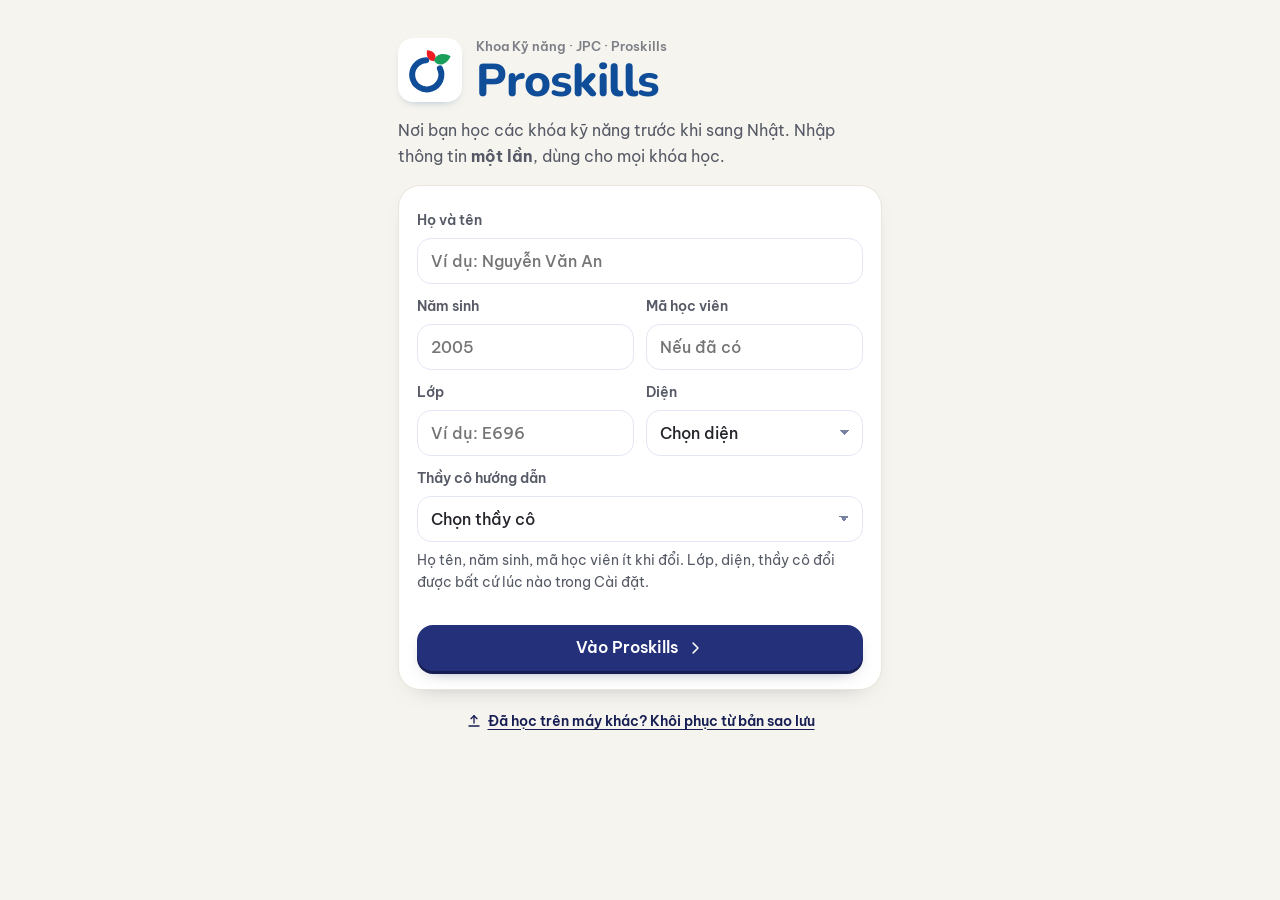
==== cd01/index.html @ 925e1efd "PS1.3.57" ====
<!DOCTYPE html>
<html lang="vi">
<head>
<meta charset="utf-8">
<meta name="viewport" content="width=device-width, initial-scale=1, maximum-scale=1, user-scalable=no, viewport-fit=cover">
<title>Career Design 01 · Proskills</title>
<meta name="theme-color" content="#F4F6FE">
<meta name="color-scheme" content="light">
<meta name="apple-mobile-web-app-capable" content="yes">
<meta name="mobile-web-app-capable" content="yes">
<meta name="apple-mobile-web-app-status-bar-style" content="default">
<meta name="apple-mobile-web-app-title" content="Proskills">
<link rel="manifest" href="../manifest.webmanifest">
<link rel="icon" type="image/png" sizes="192x192" href="../icons/app-192.png">
<link rel="apple-touch-icon" href="../icons/apple-touch-icon.png">
<link rel="preconnect" href="https://fonts.googleapis.com">
<link rel="preconnect" href="https://fonts.gstatic.com" crossorigin>
<link rel="stylesheet" href="https://fonts.googleapis.com/css2?family=Be+Vietnam+Pro:wght@400;500;600;700;800&family=Noto+Sans+JP:wght@500;700&display=swap">
<!-- Thứ tự cố định: lõi chung trước, module sau -->
<link rel="stylesheet" href="../core/core.css?v=PS1.3.57">
<link rel="stylesheet" href="cd01.css?v=CD01.1.8">
</head>
<body>
<main id="app" aria-live="polite"></main>
<script src="../config.js?v=PS1.3.57"></script>
<script src="../core/core.js?v=PS1.3.57"></script>
<script src="../core/pwa.js?v=PS1.3.57"></script>
<!-- Module CD01: art.js (hình) → content.js (chữ) → engine.js (bộ máy) -->
<script src="art.js?v=CD01.1.8"></script>
<script src="content.js?v=CD01.1.8"></script>
<script src="engine.js?v=CD01.1.8"></script>
</body>
</html>
---- core/core.css ----
/* =========================================================
   PROSKILLS · LÕI CHUNG (core.css)
   Kiểu cho phần dùng chung: thẻ Cài đặt chuẩn, hộp thoại, thông báo, nút.
   Mọi lớp bắt đầu bằng "ps-" để không đụng kiểu của module.
   Dùng màu của module qua biến --c, --c-d, --c-t (có giá trị dự phòng).
   ========================================================= */
.ps-ic{flex:none;display:inline-block;vertical-align:middle}
.ps-lock{overflow:hidden}

/* ---- nút ---- */
.ps-btn{position:relative;display:inline-flex;align-items:center;justify-content:center;gap:8px;font:600 15.5px/1.25 var(--f,"Be Vietnam Pro",system-ui,-apple-system,"Segoe UI",Roboto,sans-serif);
  background:var(--c,#24307A);color:#fff;border:0;border-radius:16px;padding:13px 18px;cursor:pointer;text-decoration:none;
  box-shadow:0 3px 0 var(--c-d,#151D52),0 8px 18px -12px rgba(21,29,82,.8);transition:transform .18s cubic-bezier(.32,.72,0,1),box-shadow .18s;-webkit-tap-highlight-color:transparent}
.ps-btn:active{transform:translateY(2px);box-shadow:0 1px 0 var(--c-d,#151D52)}
.ps-btn--sm{font-size:14.5px;padding:10px 14px;border-radius:14px}
.ps-btn--soft{background:var(--c-t,#ECEEFA);color:var(--c-d,#151D52);box-shadow:0 3px 0 var(--c-t2,#D8DCF2)}
.ps-btn--go{background:var(--ps-go,#F4B63B);color:#3B2A00;box-shadow:0 3px 0 #C98A12,0 8px 18px -12px rgba(201,138,18,.9)}
.ps-btn--danger{background:#C8372D;color:#fff;box-shadow:0 3px 0 #8E241D}
.ps-btn--dangersoft{background:#FDECE8;color:#B23A28;box-shadow:0 3px 0 #F6C3B9}
.ps-btn:disabled{background:#C3C8DB;box-shadow:0 3px 0 #AEB4CB;cursor:not-allowed}
.ps-btnrow{display:flex;flex-wrap:wrap;gap:10px;margin:10px 0 4px}
.ps-link{display:inline-flex;align-items:center;gap:6px;border:0;background:none;color:var(--c-d,#151D52);font:600 14px/1.4 var(--f,system-ui);text-decoration:underline;text-underline-offset:3px;padding:6px 0;cursor:pointer}
.ps-small{font-size:13.5px;line-height:1.6;color:var(--ink-2,#4A5275);margin:8px 0}
.ps-warn{font-size:13.5px;color:#B23A28;background:#FDECE8;border-radius:12px;padding:8px 12px}

/* ---- ô nhập ---- */
.ps-form{display:grid;gap:12px;margin:6px 0}
.ps-form label{display:grid;gap:6px;font-size:13.5px;font-weight:600;color:var(--ink-2,#4A5275)}
.ps-row2{display:grid;grid-template-columns:1fr 1fr;gap:12px}
.ps-inp{width:100%;box-sizing:border-box;font:500 16px/1.4 var(--f,system-ui);color:var(--ink,#18203F);background:#fff;border:1.5px solid var(--rule,#E3E7F5);border-radius:14px;padding:11px 13px;-webkit-appearance:none;appearance:none}
select.ps-inp{background-image:linear-gradient(45deg,transparent 50%,#7A82A3 50%),linear-gradient(135deg,#7A82A3 50%,transparent 50%);background-position:calc(100% - 18px) 50%,calc(100% - 13px) 50%;background-size:5px 5px;background-repeat:no-repeat;padding-right:32px}
.ps-inp:focus{outline:none;border-color:var(--c,#24307A);box-shadow:0 0 0 3px var(--c-t,#ECEEFA)}

/* ---- thẻ Cài đặt chuẩn ---- */
.ps-set{display:grid;gap:8px}
.ps-homebtn{display:grid;grid-template-columns:40px 1fr auto;align-items:center;gap:12px;width:100%;text-align:left;background:var(--c,#24307A);color:#fff;border:0;border-radius:18px;padding:12px 14px;cursor:pointer;box-shadow:0 3px 0 var(--c-d,#151D52);font-family:inherit;margin-bottom:6px}
.ps-homebtn>.ps-ic:first-child{width:40px;height:40px;padding:9px;box-sizing:border-box;border-radius:12px;background:rgba(255,255,255,.18)}
.ps-homebtn b{display:block;font-size:15.5px}
.ps-homebtn small{display:block;font-size:12.5px;opacity:.85;font-weight:500}
.ps-homebtn:active{transform:translateY(2px);box-shadow:0 1px 0 var(--c-d,#151D52)}
.ps-srow{background:#fff;border:1px solid var(--rule,#E3E7F5);border-radius:16px;overflow:hidden}
.ps-srow__h{display:grid;grid-template-columns:34px 1fr auto 16px;align-items:center;gap:10px;width:100%;border:0;background:transparent;padding:12px 14px;text-align:left;font:inherit;color:var(--ink,#18203F);cursor:pointer}
.ps-srow--sw .ps-srow__h{grid-template-columns:34px 1fr auto;cursor:default}
.ps-srow__h>b{font-size:15px;font-weight:600}
.ps-srow__ic{width:34px;height:34px;border-radius:10px;display:grid;place-items:center;background:var(--c-t,#ECEEFA);color:var(--c-d,#151D52)}
.ps-srow__st{font-size:13px;color:var(--muted,#7A82A3);max-width:46vw;white-space:nowrap;overflow:hidden;text-overflow:ellipsis}
.ps-srow__h>.ps-ic:last-child{color:var(--muted,#7A82A3);transition:transform .25s}
.ps-srow__b{display:none;padding:2px 16px 16px;border-top:1px dashed var(--rule,#E3E7F5)}
.ps-srow.open .ps-srow__b{display:block;animation:psIn .35s cubic-bezier(.32,.72,0,1)}
.ps-srow.open .ps-srow__h>.ps-ic:last-child{transform:rotate(90deg)}
.ps-srow--danger .ps-srow__ic{background:#FDECE8;color:#B23A28}
.ps-srow--danger .ps-srow__h>b{color:#B23A28}
.ps-fixed{display:grid;grid-template-columns:1fr 1fr 1fr;gap:8px;margin:12px 0 2px}
.ps-fixed>div{background:var(--bg,#F4F6FE);border-radius:12px;padding:8px 10px;min-width:0}
.ps-fixed small{display:block;font-size:11.5px;color:var(--muted,#7A82A3)}
.ps-fixed b{display:block;font-size:14px;overflow:hidden;text-overflow:ellipsis;white-space:nowrap}
.ps-fixed>div:first-child{grid-column:1/-1}
.ps-sw{position:relative;width:50px;height:30px;border-radius:999px;border:0;background:#C9CEE0;cursor:pointer;transition:background .2s;padding:0}
.ps-sw i{position:absolute;top:3px;left:3px;width:24px;height:24px;border-radius:50%;background:#fff;box-shadow:0 2px 4px rgba(0,0,0,.2);transition:transform .25s cubic-bezier(.32,.72,0,1)}
.ps-sw.on{background:var(--ok,#14A874)}
.ps-sw.on i{transform:translateX(20px)}
/* PS1.3.36 · Cỡ chữ Vừa / Lớn: nút chọn 2 ô */
.ps-seg{display:inline-flex;background:#ECEEF4;border-radius:999px;padding:3px;gap:2px;flex:none}
.ps-seg button{border:0;background:none;border-radius:999px;padding:0 14px;height:30px;font:700 14px/1 inherit;font-family:inherit;color:var(--muted,#6B7088);cursor:pointer;-webkit-tap-highlight-color:transparent}
.ps-seg button[data-v="l"]{font-size:16px}
.ps-seg button.on{background:#fff;color:var(--ink,#23252B);box-shadow:0 1px 3px rgba(20,30,60,.18)}
.ps-ver{text-align:center;font-size:12px;color:var(--muted,#7A82A3);margin:10px 0 4px}

/* ---- hộp thoại ---- */
.ps-ov{position:fixed;inset:0;z-index:120;display:flex;align-items:center;justify-content:center;padding:18px;background:rgba(18,24,52,.55);-webkit-backdrop-filter:blur(4px);backdrop-filter:blur(4px);animation:psFade .35s ease}
.ps-ov__box{width:100%;max-width:430px;max-height:calc(100vh - 36px);overflow:auto;background:#fff;border-radius:26px;padding:22px 20px 18px;text-align:left;box-shadow:0 30px 80px -30px rgba(18,24,52,.6);animation:psPop .4s cubic-bezier(.32,.72,0,1);box-sizing:border-box}
.ps-ov__box--wide{max-width:560px}
.ps-ov__ic{width:52px;height:52px;border-radius:16px;display:grid;place-items:center;background:var(--c-t,#ECEEFA);color:var(--c-d,#151D52);margin-bottom:10px}
.ps-ov__t{font:700 21px/1.25 var(--h,var(--f,system-ui));margin:0 0 6px;color:var(--ink,#18203F);letter-spacing:-.01em}
.ps-ov__b{font-size:15px;line-height:1.6;color:var(--ink-2,#4A5275)}
.ps-ov__b p{margin:6px 0}
.ps-ov__btns{display:flex;flex-direction:column;gap:10px;margin-top:16px}
.ps-ov__btns .ps-btn{width:100%}
.ps-chks{display:grid;gap:8px;margin:10px 0}
.ps-chk{display:flex;gap:12px;align-items:flex-start;background:var(--bg,#F4F6FE);border-radius:14px;padding:10px 12px;cursor:pointer}
.ps-chk input{width:20px;height:20px;margin:2px 0 0;accent-color:var(--c,#24307A);flex:none}
.ps-chk b{display:block;font-size:14.5px;color:var(--ink,#18203F)}
.ps-chk small{display:block;font-size:12.5px;color:var(--muted,#7A82A3)}

/* ---- thông báo ---- */
.ps-toast{position:fixed;left:50%;bottom:calc(18px + env(safe-area-inset-bottom,0px));transform:translate(-50%,20px);opacity:0;pointer-events:none;z-index:140;background:var(--ink,#18203F);color:#fff;border-radius:18px;padding:11px 16px;font-size:14.5px;line-height:1.45;max-width:min(92vw,460px);box-sizing:border-box;transition:opacity .3s,transform .4s cubic-bezier(.32,.72,0,1);box-shadow:0 14px 34px -14px rgba(18,24,52,.7)}
.ps-toast.show{opacity:1;transform:translate(-50%,0)}

@keyframes psIn{from{opacity:0;transform:translateY(-4px)}to{opacity:1;transform:none}}
@keyframes psFade{from{opacity:0}to{opacity:1}}
@keyframes psPop{from{opacity:0;transform:translateY(14px) scale(.97)}to{opacity:1;transform:none}}
@media (prefers-reduced-motion:reduce){.ps-ov,.ps-ov__box,.ps-srow.open .ps-srow__b{animation:none}.ps-toast,.ps-btn,.ps-sw i{transition:none}}
@media (max-width:360px){.ps-row2{grid-template-columns:1fr}}

/* ---- cài ứng dụng, cập nhật ---- */
.ps-steps{margin:8px 0;padding-left:20px;font-size:14.5px;line-height:1.7}
.ps-steps li{margin:3px 0}
.ps-update{position:fixed;left:50%;transform:translateX(-50%);bottom:calc(16px + env(safe-area-inset-bottom,0px));z-index:130;display:flex;align-items:center;gap:10px;background:var(--ink,#18203F);color:#fff;border-radius:999px;padding:8px 8px 8px 16px;font-size:14px;box-shadow:0 14px 34px -14px rgba(18,24,52,.7);white-space:nowrap}
.ps-update button{border:0;border-radius:999px;font:600 14px/1 var(--f,system-ui);padding:9px 14px;background:#F4B63B;color:#3B2A00;cursor:pointer}
.ps-update .ps-update__x{background:transparent;color:#fff;padding:6px}

/* ---- Shin Routine: khối gợi ý thẻ thói quen trong các khóa (PS1.3.26) ---- */
.ps-rt{margin:14px 0 0;padding:14px;border-radius:20px;border:1px solid #CFE0F7;background:linear-gradient(180deg,#F3F8FF,#E9F1FD);color:#18203F;font-family:var(--f,"Be Vietnam Pro",system-ui,sans-serif)}
.ps-rt__hd{display:grid;grid-template-columns:40px 1fr;gap:10px;align-items:center;margin-bottom:10px}
.ps-rt__shin{width:40px;height:40px;border-radius:12px;background:#2265C5;display:block}
.ps-rt__hd>div>b{display:block;font-size:15.5px;line-height:1.3}
.ps-rt__hd>div>small{display:block;font-size:13px;line-height:1.45;color:#4A5275;margin-top:2px}
.ps-rt__l{display:grid;gap:8px}
.ps-rt__it{display:grid;grid-template-columns:22px 1fr auto;gap:10px;align-items:center;padding:10px 10px 10px 12px;border-radius:14px;background:#fff;border:1px solid #D6E3F5;text-decoration:none;color:inherit;-webkit-tap-highlight-color:transparent}
.ps-rt__it:active{transform:scale(.985)}
.ps-rt__mk{width:20px;height:20px;border-radius:50%;border:2px solid #B9C7DD;box-sizing:border-box;display:grid;place-items:center;color:#fff}
.ps-rt__it.is-on .ps-rt__mk{border:0;background:#2E9E6B}
.ps-rt__n b{display:block;font-size:14.5px;font-weight:600;line-height:1.35}
.ps-rt__n small{display:block;font-size:12px;color:#2E7D5B;font-weight:600}
.ps-rt__go{display:inline-flex;align-items:center;gap:3px;white-space:nowrap;font-size:13px;font-weight:700;color:#1F57AE}
.ps-rt__ft{margin:9px 2px 0;font-size:12.5px;line-height:1.5;color:#5B6488}
@media (prefers-reduced-motion:reduce){.ps-rt__it:active{transform:none}}

/* ---- PS1.3.34 · dùng như app thật (mọi trang Proskills đều nạp core.css) ----
   Không bôi đen chữ, nút; không kéo để tải lại; không phóng to; không lướt ngang cả trang.
   Ô nhập vẫn chọn chữ được. Khu cần cử chỉ riêng (canvas, băng chuyền) tự đặt touch-action của mình. */
html{overflow-x:hidden;overscroll-behavior:none;touch-action:pan-x pan-y;-webkit-text-size-adjust:100%;text-size-adjust:100%}
body{overscroll-behavior:none;overflow-x:clip;-webkit-user-select:none;user-select:none;-webkit-touch-callout:none;-webkit-tap-highlight-color:transparent}
input,textarea,select,[contenteditable],[contenteditable] *,.ps-sel,.ps-sel *{-webkit-user-select:text;user-select:text;-webkit-touch-callout:default}
img,svg,a{-webkit-user-drag:none}

/* màn "đang mở khóa học" (bấm thẻ khóa ở trang chủ) */
.ps-going{position:fixed;inset:0;z-index:300;display:flex;flex-direction:column;align-items:center;justify-content:center;gap:14px;background:var(--gc,#0F4D98);color:#fff;opacity:0;animation:psGoIn .22s ease-out forwards;font:700 17px/1.3 var(--f,"Be Vietnam Pro",system-ui,sans-serif);text-align:center;padding:24px}
.ps-going small{display:block;font-size:12.5px;font-weight:600;letter-spacing:.08em;opacity:.8}
.ps-going i{display:flex;gap:7px}
.ps-going i b{width:10px;height:10px;border-radius:50%;background:#fff;opacity:.35;animation:psDot 1s ease-in-out infinite}
.ps-going i b:nth-child(2){animation-delay:.15s}.ps-going i b:nth-child(3){animation-delay:.3s}
@keyframes psGoIn{to{opacity:1}}
@keyframes psDot{0%,100%{opacity:.35;transform:translateY(0)}40%{opacity:1;transform:translateY(-6px)}}
@media (prefers-reduced-motion:reduce){.ps-going{animation:none;opacity:1}.ps-going i b{animation:none;opacity:.8}}

/* ---- PS1.3.54 · chấm lưu bài (PS.saveMark): xanh = đã lưu trên máy, đỏ = chưa lưu được. Nhỏ, không chớp.
   Gắn vào nút Sổ tay của mọi khóa, ảnh đại diện trang chủ và nút Sổ tay của Shin Routine. ---- */
html.ps-sv [data-act="nb"],html.ps-sv-err [data-act="nb"],html.ps-sv .hbar__av,html.ps-sv-err .hbar__av,html.ps-sv #gear,html.ps-sv-err #gear{position:relative}
html.ps-sv [data-act="nb"]::after,html.ps-sv .hbar__av::after,html.ps-sv #gear::after,
html.ps-sv-err [data-act="nb"]::after,html.ps-sv-err .hbar__av::after,html.ps-sv-err #gear::after{content:"";position:absolute;right:1px;bottom:1px;width:8px;height:8px;border-radius:50%;background:#2E9D5B;box-shadow:0 0 0 2px #fff;pointer-events:none}
html.ps-sv-err [data-act="nb"]::after,html.ps-sv-err .hbar__av::after,html.ps-sv-err #gear::after{background:#E5484D}
/* hộp "Bài làm đã lưu" cuối Tổng quan (PS.savedHTML) */
.ps-saved{display:grid;grid-template-columns:34px 1fr;gap:10px;align-items:center;margin:14px 0 4px;padding:11px 12px;border-radius:16px;background:#EAF3EE;color:#23302A;font-family:var(--f,"Be Vietnam Pro",system-ui,sans-serif);text-align:left}
.ps-saved__ic{width:34px;height:34px;border-radius:50%;background:#2E9D5B;color:#fff;display:grid;place-items:center}
.ps-saved b{display:block;font-size:14.5px;line-height:1.35}
.ps-saved small{display:block;font-size:12.5px;line-height:1.45;color:#4D5A53}
.ps-saved--err{background:#FDECEC}.ps-saved--err .ps-saved__ic{background:#E5484D}
/* thẻ có bản mới (pwa.js) */
.ps-upd{position:fixed;left:12px;right:12px;bottom:calc(14px + env(safe-area-inset-bottom,0px));z-index:130;max-width:400px;margin:0 auto;background:#fff;color:#18203F;border-radius:24px;padding:14px 14px 10px;box-shadow:0 18px 44px -18px rgba(18,24,52,.55),0 0 0 1px rgba(18,24,52,.06);font-family:var(--f,"Be Vietnam Pro",system-ui,sans-serif);animation:psUpdIn .35s cubic-bezier(.22,.9,.24,1)}
.ps-upd__h{display:flex;align-items:center;gap:10px;margin-bottom:12px}.ps-upd__h img{border-radius:10px;flex:none}.ps-upd__h b{font-size:16.5px}
.ps-upd__b{display:grid;grid-template-columns:1.4fr 1fr;gap:8px}.ps-upd__b .ps-btn{width:100%;justify-content:center}
.ps-upd__n{margin:8px 2px 0;font-size:12.5px;color:#6B7183}
@keyframes psUpdIn{from{transform:translateY(16px);opacity:0}to{transform:none;opacity:1}}
@media (prefers-reduced-motion:reduce){.ps-upd{animation:none}}
/* Cài đặt · Học được khi không có internet */
.ps-offbar{display:block;height:7px;border-radius:9px;background:#E8EBF2;overflow:hidden;margin:4px 0 10px}.ps-offbar i{display:block;height:100%;border-radius:9px;background:#2E9D5B;transition:width .4s}

/* ---- PS1.3.55 · Thanh điều hướng chung trong khóa (ý 25): ‹ về một cấp | tên màn | Sổ tay ---- */
.psnav{position:fixed;top:calc(10px + env(safe-area-inset-top,0px));left:0;right:0;z-index:30;pointer-events:none;transition:transform .3s cubic-bezier(.32,.72,0,1),opacity .3s}
.psnav--hide{transform:translateY(-130%);opacity:0}
.psnav__in{position:relative;box-sizing:border-box;max-width:560px;height:56px;margin:0 auto;padding:0 20px;display:flex;align-items:center;gap:8px}
.psnav__in::before{content:"";position:absolute;inset:0 12px;border-radius:20px;background:rgba(255,255,255,.95);box-shadow:0 1px 0 rgba(20,24,60,.05),0 6px 18px -10px rgba(20,24,60,.35);-webkit-backdrop-filter:blur(8px);backdrop-filter:blur(8px)}
.psnav__in>*{position:relative;pointer-events:auto}
.psnav__bk{flex:none;display:inline-flex;align-items:center;gap:2px;max-width:55%;height:40px;padding:0 14px 0 8px;border:0;border-radius:999px;background:var(--c-t,#ECEEFA);color:var(--c-d,#151D52);font:700 14.5px/1 var(--f,"Be Vietnam Pro",system-ui,sans-serif);cursor:pointer;-webkit-tap-highlight-color:transparent;transition:transform .15s}
.psnav__bk span{overflow:hidden;white-space:nowrap;text-overflow:ellipsis}
.psnav__t{flex:1 1 auto;min-width:0;overflow:hidden;white-space:nowrap;text-overflow:ellipsis;font:700 15px/1.2 var(--f,"Be Vietnam Pro",system-ui,sans-serif);color:var(--ink,#18203F)}
.psnav__x{flex:none;width:40px;height:40px;border:0;border-radius:12px;background:transparent;color:var(--c-d,#151D52);display:grid;place-items:center;cursor:pointer}
.psnav__nb{flex:none;width:42px;height:40px;border:0;border-radius:12px;background:var(--c-t,#ECEEFA);color:var(--c-d,#151D52);display:grid;place-items:center;cursor:pointer;-webkit-tap-highlight-color:transparent;transition:transform .15s}
.psnav__bk:active,.psnav__nb:active,.psnav__x:active{transform:scale(.94)}
.psnav__dot{position:absolute;top:5px;right:6px;width:8px;height:8px;border-radius:50%;background:#E5484D;box-shadow:0 0 0 2px #fff}
@media (min-width:900px){.psnav__in{max-width:620px}}
@media (prefers-reduced-motion:reduce){.psnav{transition:none}}
---- cd01/cd01.css ----
/* =========================================================
   CD01 · Career Design 1 · cd01/cd01.css
   Giao diện giữ chất CD49: nền sáng xanh nhạt, thẻ trắng bo tròn, xanh chủ đạo var(--c),
   nút nổi khối nhẹ, vàng cho thứ mời gọi, Shin gà con. Luồng màn hình theo TK.
   ========================================================= */
:root{
  color-scheme:light;
  --c:#2C5BC4; --c-l:#4472D6; --c-d:#2149A6; --c-dd:#1A3A85; --c-t:#E9F0FC; --c-t2:#D3E0F6; --c-rgb:44,91,196; --c-dd-rgb:26,58,133;
  --ink:#18203F; --ink-2:#4A5275; --muted:#7A82A3; --rule:#E3E7F5; --card:#fff;
  --go:#FFC93C; --go-d:#D99A0B;
  --ok:#1E9E5A; --ok-t:#E3F5EA;
  --fire:#F07F1E; --xp:#E5A50A; --ins:#7A55D3;
  --f:"Be Vietnam Pro",system-ui,-apple-system,"Segoe UI",Roboto,sans-serif;
  --fh:"Be Vietnam Pro",system-ui,sans-serif;
  --jp:"Noto Sans JP","Hiragino Sans","Yu Gothic","Meiryo",sans-serif;
  --ease:cubic-bezier(.32,.72,0,1);
  --sh:0 10px 28px -18px rgba(24,32,63,.45);
}
*,*::before,*::after{box-sizing:border-box}
html{-webkit-text-size-adjust:100%;background:#F4F6FE}
body{margin:0;color:var(--ink);font-family:var(--f);font-size:16px;line-height:1.6;
  background:radial-gradient(700px 420px at -10% -8%,rgba(var(--c-rgb),.12),transparent 60%),
             radial-gradient(640px 460px at 110% 6%,rgba(122,85,211,.08),transparent 60%),
             radial-gradient(700px 520px at 50% 110%,rgba(255,201,60,.10),transparent 60%),#F4F6FE;
  background-attachment:fixed;min-height:100vh;padding-bottom:env(safe-area-inset-bottom,0)}
b,strong{font-weight:600}
button{font-family:inherit}
.wrap{max-width:560px;margin:0 auto;padding:calc(76px + env(safe-area-inset-top,0px)) 16px 40px}
.jp{font-family:var(--jp)}
.nm{color:var(--c-d);font-weight:600}
.hide{display:none!important}
.sr{position:absolute;width:1px;height:1px;overflow:hidden;clip:rect(0 0 0 0)}

/* ---------- thanh nổi trên cùng ---------- */
.topnav{position:fixed;top:calc(10px + env(safe-area-inset-top,0px));left:0;right:0;z-index:30;pointer-events:none}
.topnav__in{max-width:560px;margin:0 auto;padding:0 12px;display:flex;align-items:center;gap:8px}
.topnav__in>*{pointer-events:auto}
.tn-home{display:inline-flex;align-items:center;gap:4px;height:44px;padding:0 14px 0 10px;border:0;border-radius:22px;background:rgba(255,255,255,.92);box-shadow:var(--sh);color:var(--c-d);font-weight:600;font-size:14px;cursor:pointer;-webkit-backdrop-filter:blur(8px);backdrop-filter:blur(8px)}
.tn-sp{flex:1}
.tn-pill{display:flex;align-items:center;gap:2px;height:48px;padding:0 2px 0 10px;border-radius:24px;background:rgba(255,255,255,.94);box-shadow:var(--sh);-webkit-backdrop-filter:blur(8px);backdrop-filter:blur(8px)}
.pts{display:flex;align-items:center;gap:8px;font-weight:600;font-size:13.5px;margin-right:4px}
.pts span{display:inline-flex;align-items:center;gap:3px}
.p-fire{color:var(--fire)} .p-xp{color:var(--xp)} .p-ins{color:var(--ins)}
.tn-btn{width:40px;height:40px;border-radius:50%;border:0;background:transparent;color:var(--c-d);display:grid;place-items:center;cursor:pointer}
.tn-btn.on{background:var(--c-t)}
.tn-btn:active{transform:scale(.94)}
.demo-strip{position:fixed;left:0;right:0;bottom:0;z-index:31;background:#18203F;color:#fff;font-size:13px;display:flex;justify-content:center;gap:12px;align-items:center;padding:8px 12px calc(8px + env(safe-area-inset-bottom,0px))}
.demo-strip button{border:0;background:var(--go);color:#3B2A00;border-radius:12px;padding:6px 10px;font-weight:600;font-size:13px;cursor:pointer}

/* ---------- nút ---------- */
.btn{position:relative;display:inline-flex;align-items:center;justify-content:center;gap:8px;border:0;border-radius:16px;padding:13px 20px;font:600 15.5px/1.25 var(--f);
  background:linear-gradient(180deg,var(--c-l),var(--c));color:#fff;box-shadow:0 2px 0 var(--c-dd),0 10px 20px -12px rgba(var(--c-dd-rgb),.9);cursor:pointer;transition:transform .18s var(--ease),box-shadow .18s;-webkit-tap-highlight-color:transparent;text-decoration:none}
.btn:active{transform:translateY(1px);box-shadow:0 1px 0 var(--c-dd)}
.btn:disabled{background:#C3C8DB;box-shadow:0 2px 0 #AEB4CB;cursor:not-allowed;color:#fff}
.btn--go{background:linear-gradient(180deg,#FFD866,var(--go));color:#3B2A00;box-shadow:0 2px 0 var(--go-d),0 10px 20px -12px rgba(217,154,11,.4)}
.btn--go:active{box-shadow:0 1px 0 var(--go-d)}
.btn--soft{background:var(--c-t);color:var(--c-d);box-shadow:0 2px 0 var(--c-t2)}
.btn--w{width:100%}
.btn--sm{padding:9px 14px;font-size:14px;border-radius:13px}
.link{border:0;background:none;color:var(--c-d);font:500 14px/1.4 var(--f);text-decoration:underline;text-underline-offset:3px;cursor:pointer;padding:6px 0}

/* ---------- Shin nói ---------- */
.shinbox{display:flex;align-items:flex-end;gap:8px;margin:12px 0}
.shinbox .shin{flex:none}
.shinbox__b{position:relative;flex:1;background:#fff;border-radius:20px 20px 20px 6px;padding:12px 15px;box-shadow:var(--sh);font-size:15.5px;line-height:1.58}
.shinbox__b>b:first-child{display:block;color:var(--c);font-size:12.5px;margin-bottom:2px}
.shinbox--rev{flex-direction:row-reverse}
.shinbox--rev .shinbox__b{border-radius:20px 20px 6px 20px}
.shinmini{display:flex;align-items:center;gap:10px;width:100%;border:1px dashed var(--c-t2);background:rgba(255,255,255,.7);border-radius:16px;padding:8px 12px;font-size:14px;color:var(--ink-2);cursor:pointer;text-align:left;margin:10px 0}
.shin .sw-l{transform-origin:30px 60px}.shin .sw-r{transform-origin:70px 60px}
@media (prefers-reduced-motion:no-preference){
  .shin.a-bob{animation:bob 3.6s ease-in-out infinite}
  .shin.a-hop{animation:hop .7s var(--ease) 2}
  .shin .sw-l{animation:wl 2.8s ease-in-out infinite}.shin .sw-r{animation:wr 2.8s ease-in-out infinite}
}
@keyframes bob{50%{transform:translateY(-4px)}}
@keyframes hop{40%{transform:translateY(-10px) scale(1.04)}}
@keyframes wl{50%{transform:rotate(-10deg)}}@keyframes wr{50%{transform:rotate(10deg)}}

/* ---------- vào trang ---------- */
@media (prefers-reduced-motion:no-preference){
  .enter>*{animation:up .55s var(--ease) both;animation-delay:calc(var(--i,0)*.07s)}
}
@keyframes up{from{opacity:0;transform:translateY(14px)}to{opacity:1;transform:none}}
@keyframes pop{from{opacity:0;transform:scale(.92)}to{opacity:1;transform:none}}

/* ---------- màn mở đầu ---------- */
.intro{min-height:calc(100vh - 40px);display:flex;flex-direction:column;justify-content:center;text-align:center;padding-top:40px}
.intro .shin{margin:0 auto}
.kicker{display:inline-block;color:var(--c);font-weight:600;font-size:14px;letter-spacing:.04em;margin:8px 0 4px}
.h1{font-family:var(--fh);font-weight:700;font-size:27px;line-height:1.28;margin:4px 0 14px;letter-spacing:-.01em}
.h1 em{font-style:normal;color:var(--c)}
.intro .shinbox{text-align:left}

/* ---------- vé hành trình ---------- */
.ticket{position:relative;margin:10px 0 18px;border-radius:24px;overflow:hidden;color:#fff;box-shadow:0 18px 36px -20px rgba(var(--c-dd-rgb),.9);
  background:repeating-linear-gradient(135deg,rgba(255,255,255,.05) 0 2px,transparent 2px 9px),linear-gradient(150deg,var(--c-l) 0%,var(--c) 45%,var(--c-d) 100%)}
.ticket__body{padding:18px 18px 16px}
.ticket__lab{display:flex;justify-content:space-between;align-items:center;font-size:12px;font-weight:600;letter-spacing:.16em;color:#FFE08A;text-transform:uppercase}
.ticket__route{display:grid;grid-template-columns:auto 1fr auto;align-items:end;gap:10px;margin:12px 0 10px}
.ticket__route small{display:block;font-family:var(--jp);font-size:11.5px;opacity:.75}
.ticket__route b{font-size:24px;line-height:1.1;font-weight:700}
.ticket__route .r{text-align:right}
.ticket__track{position:relative;height:22px;margin-bottom:4px}
.ticket__track::before{content:"";position:absolute;left:0;right:0;top:50%;border-top:2px dashed rgba(255,224,138,.7)}
.ticket__train{position:absolute;top:0;width:34px;height:22px;transform:translateX(-50%);transition:left 1.4s cubic-bezier(.3,.8,.3,1)}
.ticket__grid{display:grid;grid-template-columns:1.4fr 1fr;border:1px solid rgba(255,255,255,.22);border-radius:14px;overflow:hidden;background:rgba(255,255,255,.06)}
.ticket__grid div{padding:7px 11px;border-right:1px solid rgba(255,255,255,.18);border-bottom:1px solid rgba(255,255,255,.18);min-width:0}
.ticket__grid div:nth-child(2n){border-right:0}
.ticket__grid div:nth-last-child(-n+2){border-bottom:0}
.ticket__grid small{display:block;font-size:11.5px;opacity:.72}
.ticket__grid b{display:block;font-size:15px;white-space:nowrap;overflow:hidden;text-overflow:ellipsis}
.ticket__bar{height:8px;border-radius:8px;background:rgba(255,255,255,.22);margin:14px 0 6px;overflow:hidden}
.ticket__bar i{display:block;height:100%;border-radius:8px;background:linear-gradient(90deg,#FFE08A,#FFC93C);transition:width 1.4s cubic-bezier(.3,.8,.3,1)}
.ticket__meta{display:flex;justify-content:space-between;align-items:center;gap:8px;font-size:12.5px;margin-bottom:12px}
.ticket__meta>span:first-child{opacity:.85}
.ticket__stub{display:flex;justify-content:space-between;align-items:center;padding:10px 18px;background:linear-gradient(90deg,#FFD866,#FFC93C);color:#3B2A00;font-size:12.5px;border-top:2px dashed rgba(59,42,0,.25)}
.ticket__stub b{font-size:22px;font-weight:700}

/* ---------- Bản Career Design (mini trên trang chủ + thẻ trong Sổ tay) ---------- */
.sec-h{font-family:var(--fh);font-size:20px;font-weight:700;margin:26px 0 4px;letter-spacing:-.01em}
.sec-sub{color:var(--ink-2);font-size:14px;margin:0 0 12px}
.cdmini{background:#fff;border-radius:22px;padding:14px;box-shadow:var(--sh);border:1px solid var(--rule)}
.cdmini__dots{display:grid;grid-template-columns:repeat(8,1fr);gap:6px;margin:10px 0 12px}
.cdmini__dots i{height:34px;border-radius:10px;background:#F1F3FA;border:1px dashed #D3D8EA;display:grid;place-items:center;font-style:normal;font-weight:600;font-size:13px;color:#A2A9C4}
.cdmini__dots i.on{background:var(--c-t);border:1px solid var(--c);color:var(--c-d)}
.cdmini__top{display:flex;align-items:center;gap:10px}
.cdmini__top b{flex:1;font-size:15.5px}
.cdmini__top small{color:var(--muted);font-weight:500}
.cdcard{position:relative;background:#fff;border:1px solid var(--rule);border-radius:18px;padding:13px 14px 12px 50px;margin:10px 0;box-shadow:0 6px 16px -14px rgba(24,32,63,.5)}
.cdcard__n{position:absolute;left:12px;top:12px;width:28px;height:28px;border-radius:9px;background:var(--c);color:#fff;font-weight:700;font-size:14px;display:grid;place-items:center}
.cdcard h4{margin:0 0 4px;font-size:15px}
.cdcard p{margin:4px 0;font-size:14.5px;line-height:1.55;color:var(--ink)}
.cdcard .tags{display:flex;flex-wrap:wrap;gap:5px;margin:6px 0 2px}
.cdcard .tags span{font-size:12.5px;background:var(--c-t);color:var(--c-d);border-radius:999px;padding:3px 9px;font-weight:500}
.cdcard--empty{background:#F8F9FD;border-style:dashed;box-shadow:none}
.cdcard--empty .cdcard__n{background:#D3D8EA}
.cdcard--empty p{color:var(--muted)}
.cdcard--new{animation:pop .6s var(--ease) both;border-color:var(--c);box-shadow:0 0 0 4px var(--c-t)}
.cdcard small.lbl{color:var(--muted);font-weight:500;font-size:12px;display:block}

/* ---------- sơ đồ tuyến ---------- */
.route{position:relative;margin:8px 0 0;padding-left:0}
.stop{position:relative;display:grid;grid-template-columns:52px 1fr;gap:12px;align-items:center;width:100%;text-align:left;border:1px solid var(--rule);background:#fff;border-radius:20px;padding:12px;margin:0 0 18px;box-shadow:var(--sh);cursor:pointer;color:var(--ink);font:inherit}
.stop::after{content:"";position:absolute;left:37px;top:100%;height:18px;border-left:3px solid var(--lc,#D3D8EA)}
.stop:last-child::after{display:none}
.stop__ic{width:52px;height:52px;border-radius:16px;background:var(--lc);color:#fff;display:grid;place-items:center;box-shadow:0 2px 0 rgba(0,0,0,.12)}
.stop__lab{display:inline-block;font-size:11.5px;font-weight:700;letter-spacing:.06em;color:var(--lc);background:var(--lt,#F1F3FA);border-radius:7px;padding:1px 7px}
.stop b{display:block;font-size:17px;line-height:1.3;margin:3px 0 1px}
.stop p{margin:0;font-size:13.5px;color:var(--ink-2);line-height:1.45}
.stop__meta{display:flex;align-items:center;gap:8px;margin-top:6px;font-size:12.5px;color:var(--muted)}
.stop__meta .pips{display:inline-flex;gap:4px}
.stop__meta .pips i{width:8px;height:8px;border-radius:50%;background:#D3D8EA}
.stop__meta .pips i.on{background:var(--ok)}
.badge{margin-left:auto;font-size:12px;font-weight:600;border-radius:999px;padding:3px 10px;background:var(--c-t);color:var(--c-d);white-space:nowrap}
.badge--ok{background:var(--ok-t);color:var(--ok)}
.badge--soon{background:#F1F3FA;color:var(--muted)}
.stop--cur{background:linear-gradient(150deg,var(--c-l),var(--c) 55%,var(--c-d));color:#fff;border-color:transparent;box-shadow:0 2px 0 var(--c-dd),0 16px 28px -18px rgba(var(--c-dd-rgb),.9)}
.stop--cur .stop__ic{background:#fff;color:var(--c)}
.stop--cur p,.stop--cur .stop__meta{color:rgba(255,255,255,.85)}
.stop--cur .stop__lab{background:rgba(255,255,255,.2);color:#fff}
.stop--cur .badge{background:var(--go);color:#3B2A00}
.stop--lock{background:#F7F8FC;box-shadow:none;cursor:default}
.stop--lock .stop__ic{background:#E6E9F3;color:#A2A9C4;box-shadow:none}
.stop--lock b{color:#8E95B2}
.stop--lock .stop__lab{color:#A2A9C4;background:#ECEFF7}
.foot{text-align:center;color:var(--muted);font-size:12.5px;margin:26px 0 0}

/* ---------- trang ga ---------- */
.back{display:inline-flex;align-items:center;gap:4px;border:0;background:none;color:var(--c-d);font-weight:600;font-size:15px;padding:6px 0;cursor:pointer}
.banner{position:relative;border-radius:24px;padding:18px;color:#fff;margin:8px 0 14px;overflow:hidden;
  background:radial-gradient(260px 160px at 100% 0,rgba(255,255,255,.18),transparent 70%),linear-gradient(150deg,var(--c-l),var(--c) 50%,var(--c-d));box-shadow:0 18px 30px -20px rgba(var(--c-dd-rgb),.95)}
.banner__top{display:grid;grid-template-columns:auto 1fr;gap:14px;align-items:center}
.kanji{position:relative;overflow:hidden;width:84px;height:84px;border-radius:20px;background:#FFF7E3;color:var(--c-dd);display:grid;place-items:center;font-family:var(--jp);font-weight:600;font-size:30px;line-height:1;box-shadow:0 2px 0 #C9B07A,inset 0 0 0 3px #F4B63B;transform:rotate(-4deg)}
.kanji::before{content:"";position:absolute;inset:7px;border:1px solid rgba(201,176,122,.55);border-radius:14px;pointer-events:none}
.kanji.k3{font-size:20px;letter-spacing:-.04em}
.banner__lab{font-size:12px;font-weight:700;letter-spacing:.12em;color:#FFE08A}
.banner h1{margin:2px 0 2px;font-size:25px;line-height:1.2;font-weight:700}
.banner__ro{display:flex;align-items:center;gap:6px;font-size:13.5px;opacity:.9;flex-wrap:wrap}
.banner__ro .jp{font-size:14px}
.say-btn{width:32px;height:32px;border-radius:50%;border:0;background:rgba(255,255,255,.2);color:#fff;display:inline-grid;place-items:center;cursor:pointer}
.banner__bar{height:8px;border-radius:8px;background:rgba(255,255,255,.22);margin:16px 0 6px;overflow:hidden}
.banner__bar i{display:block;height:100%;background:var(--go);border-radius:8px}
.banner__meta{display:flex;justify-content:space-between;font-size:13px;opacity:.9}
.quote{position:relative;background:#FFFDF6;border:1px solid #EFE6CC;border-top:3px solid var(--c);border-radius:18px;padding:22px 18px 14px;margin:12px 0}
.quote::before{content:"“";position:absolute;left:12px;top:-10px;font:84px/1 Georgia,serif;color:var(--c);opacity:.14}
.quote p{margin:0;font-size:17px;line-height:1.6;font-weight:500}
.quote small{display:block;margin-top:8px;color:var(--muted);font-weight:500}
.warm{display:flex;align-items:center;gap:12px;width:100%;text-align:left;border:1px dashed #F2C94C;background:#FFFBEA;border-radius:18px;padding:12px 14px;margin:12px 0;cursor:pointer;color:var(--ink);font:inherit}
.warm__ic{width:40px;height:40px;border-radius:12px;background:#FFE7A3;color:#8A6200;display:grid;place-items:center;flex:none}
.warm b{display:block;font-size:15px}
.warm small{color:#8A6200;font-weight:500}
.warm--done{border-style:solid;border-color:#CDEBD8;background:var(--ok-t)}
.warm--done .warm__ic{background:#fff;color:var(--ok)}
.warm--done small{color:var(--ok)}
.acts{margin:14px 0}
.act{display:grid;grid-template-columns:44px 1fr;gap:12px;align-items:center;width:100%;text-align:left;border:1px solid var(--rule);background:#fff;border-radius:20px;padding:14px;margin:0 0 12px;box-shadow:var(--sh);cursor:pointer;color:var(--ink);font:inherit}
.act__n{width:44px;height:44px;border-radius:14px;background:var(--c-t);color:var(--c-d);display:grid;place-items:center;font-weight:700;font-size:18px}
.act b{display:block;font-size:16.5px;line-height:1.3}
.act small{display:block;color:var(--ink-2);font-size:13.5px;line-height:1.45;margin-top:2px}
.act--next{background:linear-gradient(150deg,var(--c-l),var(--c) 55%,var(--c-d));color:#fff;border-color:transparent;box-shadow:0 2px 0 var(--c-dd),0 16px 28px -18px rgba(var(--c-dd-rgb),.9)}
.act--next .act__n{background:#fff;color:var(--c)}
.act--next small{color:rgba(255,255,255,.85)}
.act--done .act__n{background:var(--ok-t);color:var(--ok)}
.act--lock{background:#F7F8FC;box-shadow:none;cursor:default;color:#8E95B2}
.act--lock .act__n{background:#ECEFF7;color:#A2A9C4}
.act--lock small{color:#A2A9C4}
.chip-go{display:inline-flex;align-items:center;gap:3px;background:var(--go);color:#3B2A00;border-radius:999px;padding:5px 10px;font-size:13px;font-weight:700;white-space:nowrap}
.chest{display:flex;gap:12px;align-items:center;width:100%;text-align:left;border:1px solid var(--rule);background:#fff;border-radius:20px;padding:14px;cursor:pointer;color:var(--ink);font:inherit;margin-top:6px}
.chest__ic{width:48px;height:48px;border-radius:14px;background:#FFF1C6;color:#8A6200;display:grid;place-items:center;flex:none}
.chest--lock{opacity:.6;cursor:default;background:#F7F8FC}
.chest b{display:block}
.chest small{color:var(--ink-2)}

/* ---------- trang chặng ---------- */
.ah{margin:6px 0 12px}
.ah__lab{font-size:12.5px;font-weight:700;letter-spacing:.08em;color:var(--c);text-transform:uppercase}
.ah h1{font-size:25px;line-height:1.25;margin:4px 0 10px;font-weight:700;letter-spacing:-.01em}
.stepbar{display:flex;gap:6px}
.stepbar i{flex:1;height:6px;border-radius:6px;background:#DFE4F2}
.stepbar i.on{background:var(--c)}
.stepbar i.cur{background:var(--go)}
.redo{display:flex;align-items:center;gap:8px;background:var(--ok-t);color:var(--ok);border-radius:14px;padding:9px 12px;font-size:13.5px;font-weight:500;margin:10px 0}
.card{background:#fff;border-radius:22px;padding:16px;box-shadow:var(--sh);border:1px solid var(--rule);margin:12px 0}
.q{font-size:18px;line-height:1.42;font-weight:600;margin:0 0 4px}
.qsub{color:var(--ink-2);font-size:14px;margin:0 0 12px}
.noscore{display:inline-flex;align-items:center;gap:6px;font-size:12.5px;font-weight:600;color:var(--c-d);background:var(--c-t);border-radius:999px;padding:4px 10px;margin:0 0 10px}
.rules{display:grid;gap:8px;margin:10px 0 0}
.rule{display:grid;grid-template-columns:36px 1fr;gap:10px;align-items:start;background:#fff;border:1px solid var(--rule);border-radius:16px;padding:11px 12px}
.rule .ri{width:36px;height:36px;border-radius:11px;background:var(--c-t);color:var(--c-d);display:grid;place-items:center}
.rule b{display:block;font-size:15px;line-height:1.35}
.rule small{display:block;color:var(--ink-2);font-size:13.5px;line-height:1.45;margin-top:2px}

/* lựa chọn */
.opts{display:grid;gap:10px}
.opt{display:flex;align-items:center;gap:12px;width:100%;text-align:left;border:1px solid var(--rule);background:#fff;border-radius:16px;padding:13px 14px;font:500 15.5px/1.4 var(--f);color:var(--ink);cursor:pointer;transition:border-color .15s,background .15s;-webkit-tap-highlight-color:transparent}
.opt:active{transform:scale(.99)}
.opt .dot{width:22px;height:22px;border-radius:50%;border:2px solid #C3C8DB;flex:none;display:grid;place-items:center}
.opt.on{border-color:var(--c);background:var(--c-t)}
.opt.on .dot{border-color:var(--c);background:var(--c);color:#fff}
.scale .opt{padding:12px 14px}
.scale .opt .lv{flex:none;width:30px;height:30px;border-radius:10px;background:#F1F3FA;display:grid;place-items:center;font-weight:700;color:var(--ink-2)}
.scale .opt.on .lv{background:var(--c);color:#fff}
.chips{display:flex;flex-wrap:wrap;gap:8px}
.chip{border:1px solid var(--rule);background:#fff;border-radius:999px;padding:9px 14px;font:500 14.5px/1.3 var(--f);color:var(--ink);cursor:pointer;-webkit-tap-highlight-color:transparent}
.chip.on{background:var(--c);border-color:var(--c);color:#fff;font-weight:500}
.chip--own{border-style:dashed;color:var(--c-d)}
.chip:disabled{opacity:.45;cursor:not-allowed}
.ownrow{display:flex;gap:8px;margin-top:10px}
.ownrow .inp{flex:1}
.counter{font-size:12.5px;color:var(--muted);margin-top:8px;font-weight:500}

/* tình huống hai bên */
.dil{display:grid;gap:10px}
.side{position:relative;display:block;width:100%;text-align:left;border:1px solid var(--rule);background:#fff;border-radius:18px;padding:13px 14px;cursor:pointer;color:var(--ink);font:inherit;-webkit-tap-highlight-color:transparent}
.side b{display:block;font-size:16px;line-height:1.35;margin-bottom:6px;padding-right:26px}
.side .gl{display:grid;gap:3px;font-size:13.5px;line-height:1.4;color:var(--ink-2)}
.side .gl span{display:flex;gap:6px}
.side .gl em{font-style:normal;font-weight:600;flex:none;min-width:44px}
.side .gl .g em{color:var(--ok)} .side .gl .l em{color:#B86A12}
.side .tick{position:absolute;right:12px;top:12px;width:22px;height:22px;border-radius:50%;border:2px solid #C3C8DB;display:grid;place-items:center}
.side.on{border-color:var(--c);background:var(--c-t)}
.side.on .tick{background:var(--c);border-color:var(--c);color:#fff}
.dil__more{display:grid;grid-template-columns:1fr 1fr;gap:8px}
.dil__more .opt{justify-content:center;font-size:14.5px;padding:11px 10px}
.senpai{margin:14px 0 0;background:#FFF9EC;border:1px solid #F3E2B5;border-radius:18px;padding:12px 14px;animation:pop .45s var(--ease) both}
.senpai__h{display:flex;align-items:center;gap:8px;font-size:13px;color:#8A6200;font-weight:600;margin-bottom:4px;flex-wrap:wrap}
.senpai__av{width:28px;height:28px;border-radius:50%;background:#FFD866;color:#5C4100;display:grid;place-items:center;font-weight:700;font-size:13px}
.senpai p{margin:0;font-size:15px;line-height:1.55}
.draft{font-size:11px;font-weight:600;color:#9A6B00;border:1px dashed #D9A932;border-radius:6px;padding:0 5px;margin-left:auto}
.calc{margin-top:12px;background:#F4F7FF;border:1px solid var(--c-t2);border-radius:16px;padding:12px 14px}
.calc label{display:block;font-size:14px;font-weight:500;color:var(--ink-2)}
.calc input[type=range]{width:100%;accent-color:var(--c);margin:10px 0 4px;height:28px}
.calc__out{font-size:15px}
.calc__out b{color:var(--c-d);font-size:20px}

/* viết */
.field{display:block;margin:12px 0}
.field__l{display:block;font-weight:600;font-size:15.5px;margin-bottom:6px;line-height:1.4}
.field__tag{display:inline-block;font-size:12px;font-weight:700;border-radius:7px;padding:1px 8px;margin-bottom:6px}
.field__tag.t0{background:#F1F3FA;color:var(--ink-2)}
.field__tag.t1{background:var(--ok-t);color:var(--ok)}
.inp,.ta{width:100%;font:500 16px/1.5 var(--f);color:var(--ink);background:#fff;border:1px solid var(--rule);border-radius:16px;padding:12px 14px;-webkit-appearance:none;appearance:none}
.ta{resize:vertical;min-height:84px}
.inp:focus,.ta:focus{outline:none;border-color:var(--c);box-shadow:0 0 0 3px var(--c-t)}
.ta.need,.inp.need{border-color:#F1A18F;box-shadow:0 0 0 3px #FDECE8}
.ins{display:inline-flex;align-items:center;gap:5px;font-size:12.5px;font-weight:600;color:var(--ins);background:#F1ECFC;border-radius:999px;padding:3px 10px;margin-top:6px}
.ins.full{background:var(--ins);color:#fff}
.tips{margin-top:8px}
.tips summary{display:inline-flex;align-items:center;gap:5px;color:var(--c-d);font-weight:600;font-size:14px;cursor:pointer;list-style:none}
.tips summary::-webkit-details-marker{display:none}
.tips ul{margin:8px 0 0;padding:0 0 0 18px;font-size:14px;color:var(--ink-2)}
.tips li{margin:4px 0}
.twin{display:grid;gap:10px}

/* xếp gần/xa */
.hopes{display:flex;flex-wrap:wrap;gap:6px;margin:0 0 12px}
.hopes span{background:#FFF1C6;color:#6B4C00;border-radius:999px;padding:4px 10px;font-size:13px;font-weight:600}
.tagrow{border:1px solid var(--rule);border-radius:16px;padding:10px 12px;margin:8px 0;background:#fff}
.tagrow b{display:block;font-size:15px;margin-bottom:8px}
.seg{display:grid;grid-template-columns:repeat(3,1fr);gap:6px}
.seg button{border:1px solid var(--rule);background:#F8F9FD;border-radius:12px;padding:8px 4px;font:500 13.5px/1.2 var(--f);color:var(--ink-2);cursor:pointer}
.seg button.on.g{background:var(--ok-t);border-color:var(--ok);color:var(--ok)}
.seg button.on.x{background:#FFF1E3;border-color:#E58A2B;color:#A55A0A}
.seg button.on.u{background:#ECEFF7;border-color:#8E95B2;color:#4A5275}

/* video */
.vid{position:relative;border-radius:18px;overflow:hidden;background:#0E1430;aspect-ratio:16/9;margin:4px 0 8px}
.vid iframe{position:absolute;inset:0;width:100%;height:100%;border:0}
.vid__poster{position:absolute;inset:0;display:grid;place-items:center;border:0;width:100%;cursor:pointer;color:#fff;font:600 15px var(--f);
  background:radial-gradient(circle at 30% 20%,rgba(76,130,255,.6),transparent 60%),linear-gradient(150deg,#1C2B6B,#0E1430)}
.vid__poster span{display:grid;place-items:center;gap:8px}
.vid__play{width:64px;height:64px;border-radius:50%;background:var(--go);color:#3B2A00;display:grid;place-items:center;box-shadow:0 2px 0 var(--go-d)}
.vlink{display:inline-flex;align-items:center;gap:5px;font-size:13.5px;color:var(--c-d);font-weight:500}

/* tóm tắt a11 */
.recap{display:grid;gap:6px;margin:0 0 12px}
.recap div{display:grid;grid-template-columns:110px 1fr;gap:8px;font-size:14px;background:#F8F9FD;border-radius:12px;padding:8px 10px}
.recap div small{color:var(--muted);font-weight:600}

/* khởi động tuổi */
.age{display:flex;align-items:center;gap:14px;background:linear-gradient(150deg,#FFF6D8,#FFF1C6);border-radius:20px;padding:14px 16px;margin:0 0 14px}
.age__n{font-size:44px;font-weight:700;color:#8A6200;line-height:1}
.age p{margin:0;font-size:15px}

/* thanh trạng thái */
.sbar{display:flex;justify-content:space-between;align-items:center;gap:12px;margin-top:16px;padding:12px 12px 12px 16px;background:#fff;border:1px solid var(--rule);border-radius:20px;box-shadow:var(--sh)}
.sbar__st{font-size:14px;font-weight:500;color:var(--ok);border:0;background:none;text-align:left;padding:0;font-family:inherit;cursor:default}
.sbar__st.miss{color:#B23A28;text-decoration:underline dotted;text-underline-offset:4px;cursor:pointer}
.prevlink{text-align:center;margin:8px 0 0}
.pulse{animation:pulseb 1.4s ease 2}
@keyframes pulseb{50%{box-shadow:0 0 0 4px #FCD9CF}}

/* ---------- lớp phủ ---------- */
.ov{position:fixed;inset:0;z-index:60;background:rgba(14,20,48,.55);display:grid;place-items:center;padding:16px;-webkit-backdrop-filter:blur(3px);backdrop-filter:blur(3px)}
.ov__box{width:100%;max-width:420px;max-height:calc(100vh - 32px);overflow:auto;background:#fff;border-radius:26px;padding:22px 18px 18px;text-align:center;animation:pop .45s var(--ease) both}
.ov__box h2{margin:8px 0 6px;font-size:22px;font-weight:700}
.ov__box p{margin:6px 0;color:var(--ink-2)}
.ov__box .cdcard{text-align:left}
.stamp{width:120px;height:120px;margin:4px auto 6px;border-radius:50%;border:5px solid #D2372C;color:#D2372C;display:grid;place-items:center;font-family:var(--jp);font-size:42px;font-weight:600;transform:rotate(-14deg);box-shadow:inset 0 0 0 3px #fff,inset 0 0 0 6px #D2372C}
@media (prefers-reduced-motion:no-preference){ .stamp{animation:stampin .5s var(--ease) both} }
@keyframes stampin{from{transform:scale(2.3) rotate(-14deg);opacity:0}to{transform:scale(1) rotate(-14deg);opacity:1}}
.gain{display:flex;justify-content:center;gap:10px;margin:8px 0 14px;flex-wrap:wrap}
.gain span{display:inline-flex;align-items:center;gap:4px;font-weight:700;border-radius:999px;padding:5px 12px;font-size:14px}
.gain .gx{background:#FFF4D6;color:#8A6200}.gain .gi{background:#F1ECFC;color:var(--ins)}
.word{display:flex;align-items:center;justify-content:center;gap:12px;background:#FFFDF6;border:1px solid #EFE6CC;border-radius:16px;padding:10px 12px;margin:12px 0}
.word .jp{font-size:30px;font-weight:600;color:var(--c-dd)}
.word small{display:block;color:var(--muted);text-align:left}
.word .say-btn{background:var(--c-t);color:var(--c-d)}
.evolve{display:flex;justify-content:center;align-items:center;gap:6px;margin:4px 0}
.evolve .arrow{color:var(--muted)}

/* ---------- Sổ tay ---------- */
.nb{position:fixed;inset:0;z-index:50;background:#F4F6FE;overflow:auto;animation:fadeIn .25s ease both}
@keyframes fadeIn{from{opacity:0}to{opacity:1}}
.nb__in{max-width:560px;margin:0 auto;padding:calc(16px + env(safe-area-inset-top,0px)) 16px 40px}
.nb__top{display:flex;align-items:center;justify-content:space-between}
.nb__top h2{margin:0;font-size:24px;font-weight:700}
.nb__x{width:44px;height:44px;border-radius:50%;border:0;background:#fff;box-shadow:var(--sh);display:grid;place-items:center;color:var(--ink);cursor:pointer}
.tabs{display:grid;grid-template-columns:repeat(3,1fr);gap:4px;background:#E6EAF6;border-radius:16px;padding:4px;margin:14px 0}
.tabs button{border:0;background:none;border-radius:12px;padding:9px 4px;font:600 13.5px/1.2 var(--f);color:var(--ink-2);cursor:pointer}
.tabs button.on{background:#fff;color:var(--c-d);box-shadow:0 2px 6px -2px rgba(24,32,63,.3)}
.tiles{display:grid;grid-template-columns:repeat(2,1fr);gap:10px}
.tl{background:#fff;border-radius:18px;padding:12px 14px;border:1px solid var(--rule)}
.tl b{display:block;font-size:24px;font-weight:700;line-height:1.2;margin-top:4px}
.tl small{color:var(--ink-2);font-size:12.5px}
.tl .ps-ic{color:var(--c)}
.tl.f .ps-ic{color:var(--fire)} .tl.x .ps-ic{color:var(--xp)} .tl.i .ps-ic{color:var(--ins)}
.goalbox{background:#fff;border-radius:18px;padding:12px 14px;border:1px solid var(--rule);margin:12px 0}
.goalbox small{color:var(--muted);font-weight:600}
.goalbox p{margin:4px 0 0}

/* ---------- máy tính ---------- */
@media (min-width:900px){
  .wrap{max-width:620px}
  .topnav__in{max-width:620px}
  .h1{font-size:32px}
}
@media (max-width:360px){
  .pts{gap:5px;font-size:12.5px}
  .kanji{width:70px;height:70px;font-size:26px}
  .kanji.k3{font-size:17px}
  .kanji::before{inset:6px;border-radius:12px}
}

/* bổ sung CD01.0.1 */
.topnav{transition:transform .3s var(--ease),opacity .3s}
.topnav--hide{transform:translateY(-120%);opacity:0}
.act__meta{display:flex;align-items:center;gap:6px;margin-top:6px;font-size:12.5px;color:var(--muted);font-weight:500}
.act--next .act__meta{color:rgba(255,255,255,.85)}
.act__meta .chip-go,.act__meta .badge{margin-left:auto}
.senpai__h{display:grid;grid-template-columns:28px 1fr auto;align-items:center;gap:8px}
.senpai__h b{display:block;font-size:13px;line-height:1.2}
.senpai__h small{display:block;font-size:12.5px;font-weight:500;color:#9A6B00;line-height:1.3}
.senpai__av{width:28px;height:28px}
.draft{margin-left:0;align-self:start}
.sbar__st{flex:1;min-width:0}
.sbar .btn{white-space:nowrap;flex:none}
.opt--rc{align-items:flex-start}
.opt--rc small{display:block;font-size:12px;font-weight:600;color:var(--muted);letter-spacing:.02em}
.opt--rc.on small{color:var(--c-d)}
.opt--rc .dot{margin-top:6px}
.twinsum{background:#F8F9FD;border-radius:14px;padding:8px 12px;margin:0 0 6px;font-size:14px}
.twinsum p{margin:3px 0}
.twinsum b{display:inline-block;font-size:12px;border-radius:7px;padding:0 7px;margin-right:6px}
.twinsum .tg{background:var(--ok-t);color:var(--ok)}
.twinsum .tx{background:#FFF1E3;color:#A55A0A}
.wrap--demo{padding-bottom:90px}

/* ---------- CD01.0.2: Ga 2–3 ---------- */
.grp{margin:12px 0 6px;font-size:12.5px;font-weight:700;color:var(--c-d);letter-spacing:.02em}
.grp:first-of-type{margin-top:4px}
/* RIASEC từng câu */
.ria{text-align:center;padding:18px 16px 14px}
.ria__top{display:flex;align-items:center;gap:10px;font-size:13px;font-weight:600;color:var(--muted)}
.ria__bar{flex:1;height:6px;border-radius:6px;background:#E6EAF6;overflow:hidden}
.ria__bar i{display:block;height:100%;background:var(--c);border-radius:6px;transition:width .3s var(--ease)}
.ria__q{margin:18px 0 4px;color:var(--ink-2);font-size:14px;font-weight:500}
.ria__s{margin:0 0 20px;font-size:21px;line-height:1.38;font-weight:700;min-height:58px;display:flex;align-items:center;justify-content:center}
@media (prefers-reduced-motion:no-preference){ .ria__s{animation:pop .35s var(--ease) both} }
.ria__btns{display:grid;grid-template-columns:1fr 1fr;gap:10px;margin-bottom:6px}
.ria__btns .btn{padding:15px 10px;font-size:16px}
.ria__btns .btn.on{outline:3px solid var(--go);outline-offset:2px}
.riadone{text-align:center}
.riadone .shin{margin:0 auto}
.riacode{display:flex;gap:8px;margin:8px 0 14px}
.riacode span{flex:1;border-radius:14px;color:#fff;font-size:24px;font-weight:700;text-align:center;padding:8px 4px 6px;line-height:1.1}
.riacode small{display:block;font-size:12px;font-weight:600;opacity:.92;margin-top:2px}
.riabars{display:grid;gap:6px}
.rb{display:grid;grid-template-columns:88px 1fr 32px;align-items:center;gap:8px;font-size:13.5px}
.rb b{font-weight:500}
.rb span{height:10px;border-radius:10px;background:#EEF1F8;overflow:hidden}
.rb i{display:block;height:100%;border-radius:10px}
.rb small{color:var(--muted);font-weight:600;text-align:right}
.riatop{margin-top:14px;background:#F8F9FD;border-radius:14px;padding:10px 12px;font-size:14.5px}
.riatop p{margin:4px 0}
/* Tikme */
.tik{text-align:center}
.tik .btn{text-decoration:none}
.tik__ok{display:flex;align-items:center;justify-content:center;gap:6px;color:var(--ok);font-weight:600;font-size:14px;margin:10px 0 0}
/* chọn ngành */
.inds{display:grid;grid-template-columns:1fr 1fr;gap:8px}
.ind{text-align:left;border:1px solid var(--rule);background:#fff;border-radius:14px;padding:10px 11px;cursor:pointer;font:inherit;color:var(--ink);-webkit-tap-highlight-color:transparent}
.ind b{display:block;font-size:14.5px;line-height:1.3}
.ind small{display:block;font-size:12px;color:var(--muted);line-height:1.35;margin-top:2px}
.ind.on{border-color:var(--c);background:var(--c-t)}
.ind.on small{color:var(--c-d)}
.ind:disabled{opacity:.45;cursor:not-allowed}
.ind--o{border-style:dashed}
.card .vlink{margin-top:12px}
/* so RIASEC – Tikme */
.cmp{display:grid;grid-template-columns:1fr 1.3fr;gap:12px}
.cmp>div{background:#F8F9FD;border-radius:14px;padding:10px 12px;min-width:0}
.cmp p{margin:6px 0 0;font-size:13.5px}
.rk{display:inline-grid;place-items:center;width:28px;height:28px;border-radius:9px;color:#fff;font-weight:700;margin:4px 4px 0 0}
.cmpi b{display:block;font-size:14.5px}
.cmpi small{display:block;font-size:12px;color:var(--muted);line-height:1.4}
.cmpi em{font-style:normal;color:var(--ok);font-weight:600}
@media (max-width:380px){ .cmp{grid-template-columns:1fr} }
/* 3 vòng tròn */
.venn{display:block;width:100%;max-width:300px;margin:0 auto}
.vl p{display:grid;grid-template-columns:12px 74px 1fr;gap:8px;align-items:start;margin:6px 0;font-size:13.5px;color:var(--ink-2)}
.vl i{width:12px;height:12px;border-radius:50%;margin-top:5px}
.vl b{color:var(--ink)}
/* báo cáo */
.repmsg{font-size:13.5px;line-height:1.5;text-align:left;background:#F8F9FD;margin:10px 0}
.repbtns{display:grid;grid-template-columns:1fr 1fr;gap:10px;margin-bottom:6px}
.repbtns .btn{text-decoration:none;padding:12px 8px}
.repbtns .btn:only-child{grid-column:1/-1}
.lbl{display:block;color:var(--muted);font-weight:500;font-size:12px}

/* ===== Ga 4 · Ngành Nghề (CD01.0.3) ===== */
.fact{margin:12px 0 0;background:#EEF8F2;border:1px solid #CDEBD8;border-radius:18px;padding:12px 14px;animation:pop .45s var(--ease) both}
.fact b{display:flex;align-items:center;gap:6px;color:var(--ok);font-size:13.5px;margin-bottom:4px}
.fact p{margin:0;font-size:15px;line-height:1.55}
.guessd{background:#F6F8FF;border-radius:14px;padding:8px 12px;margin:8px 0 4px}
.guessd .tags,.cdcard .tags{display:flex;flex-wrap:wrap;gap:5px;margin:6px 0 2px}
.guessd .tags span{font-size:12.5px;background:#fff;border:1px solid var(--c-t2);color:var(--c-d);border-radius:999px;padding:3px 9px;font-weight:500}
.lbl{color:var(--muted);font-weight:500;font-size:12px;display:block}
.visa ul{margin:6px 0 8px;padding-left:20px}
.visa li{font-size:15px;line-height:1.5;margin:4px 0}
.visa__note{display:flex;gap:6px;align-items:flex-start;background:#FFF9EC;border-radius:12px;padding:8px 10px;font-size:14px;line-height:1.45;color:#7A5600;margin:8px 0}
.visa__note svg,.road svg{flex:none;margin-top:2px}
.road{display:flex;gap:6px;align-items:flex-start;background:var(--c-t);color:var(--c-d);border-radius:12px;padding:8px 10px;font-size:14px;line-height:1.45;font-weight:500;margin:8px 0 10px}
.tlrow{display:flex;align-items:center;gap:10px;border:1px solid var(--rule);border-radius:16px;padding:8px 8px 8px 12px;margin:8px 0;background:#fff;transition:border-color .15s,background .15s}
.tlrow b{flex:1;font-size:15px;line-height:1.35}
.tlrow.on{border-color:var(--c-t2);background:#F7F9FF}
.tlrow.need{border-color:#F1A18F;box-shadow:0 0 0 3px #FDECE8}
.tlrow--own{border-style:dashed}
.tlrow--own .inp{flex:1;min-width:0;padding:9px 10px;font-size:15px}
.sel{flex:none;width:118px;height:44px;border:1px solid var(--rule);border-radius:12px;background:#fff;font:500 15px var(--f);color:var(--muted);padding:0 8px;-webkit-appearance:none;appearance:none;
  background-image:linear-gradient(45deg,transparent 50%,#7A82A3 50%),linear-gradient(135deg,#7A82A3 50%,transparent 50%);background-position:calc(100% - 15px) 19px,calc(100% - 10px) 19px;background-size:5px 5px;background-repeat:no-repeat}
.sel.on{border-color:var(--c);color:var(--c-d);background-color:var(--c-t)}
.sel:focus{outline:none;box-shadow:0 0 0 3px var(--c-t)}
.tlv{list-style:none;margin:10px 0 0;padding:0 0 0 6px;position:relative}
.tlv:before{content:"";position:absolute;left:14px;top:8px;bottom:8px;width:3px;border-radius:2px;background:var(--c-t2)}
.tlv li{position:relative;padding:0 0 14px 34px}
.tlv li:before{content:"";position:absolute;left:3px;top:3px;width:19px;height:19px;border-radius:50%;background:#fff;border:3px solid var(--c);box-sizing:border-box}
.tlv li.dn:before{background:var(--ok);border-color:var(--ok)}
.tlv li.uk:before{border-style:dashed;border-color:#B7BED6}
.tlv__y{display:block;font-weight:700;color:var(--c-d);font-size:14px}
.tlv li.dn .tlv__y{color:var(--ok)} .tlv li.uk .tlv__y{color:var(--muted)}
.tlv__t{display:block;font-size:15px;line-height:1.5}
.swwrap{text-align:center}
.swc{margin:14px auto 14px;max-width:340px;min-height:150px;border-radius:22px;padding:20px 18px;display:flex;flex-direction:column;justify-content:center;gap:8px;
  background:linear-gradient(160deg,#fff,#F2F6FF);border:1px solid var(--c-t2);box-shadow:0 2px 0 var(--c-t2),0 18px 26px -20px rgba(var(--c-dd-rgb),.7);touch-action:pan-y;-webkit-user-select:none;user-select:none}
.swc small{color:var(--muted);font-weight:500;font-size:13px}
.swc b{font-size:19px;line-height:1.4}
.swbtns{display:grid;grid-template-columns:repeat(3,1fr);gap:8px}
.swb{min-height:48px;border-radius:14px;border:1px solid var(--rule);background:#fff;font:600 15px var(--f);cursor:pointer;color:var(--ink);-webkit-tap-highlight-color:transparent}
.swb--r{color:var(--ok)} .swb--w{color:#B86A12} .swb--u{color:var(--ink-2)}
.swb.on.swb--r{background:var(--ok-t);border-color:var(--ok)} .swb.on.swb--w{background:#FFF3E3;border-color:#E8A040} .swb.on.swb--u{background:#F1F3FA;border-color:#B7BED6}
.rdcol{border-radius:14px;padding:8px 12px;margin:8px 0;text-align:left}
.rdcol b{display:block;font-size:14px;margin-bottom:2px}
.rdcol .link{display:block;width:100%;text-align:left;text-decoration:none;color:var(--ink);font-weight:500;padding:5px 0;border-top:1px dashed rgba(0,0,0,.08)}
.rdcol small{color:var(--muted)}
.rd-r{background:var(--ok-t)} .rd-r b{color:var(--ok)}
.rd-w{background:#FFF3E3} .rd-w b{color:#B86A12}
.rd-u{background:#F1F3FA} .rd-u b{color:var(--ink-2)}
@media (prefers-reduced-motion:no-preference){
  .swc{transition:transform .18s ease,opacity .18s ease}
  .swc.out-r{transform:translateX(70%) rotate(8deg);opacity:0}
  .swc.out-l{transform:translateX(-70%) rotate(-8deg);opacity:0}
}

/* ===== PS1.3.4 · CD01.0.4 ===== */
/* về Proskills: nút nhỏ đầu trang chủ module (như TK), không ở thanh trên */
.pshome{display:inline-flex;align-items:center;gap:5px;margin:2px 0 4px;padding:7px 14px 7px 10px;min-height:36px;border:0;border-radius:999px;background:var(--c);color:#fff;font:600 13.5px/1.3 var(--f);box-shadow:0 2px 0 var(--c-dd),0 8px 16px -10px rgba(var(--c-dd-rgb),.9);cursor:pointer;-webkit-tap-highlight-color:transparent}
.pshome:active{transform:translateY(1px)}
/* điểm trên vé: gọn, không nổi */
.ticket__pts{display:inline-flex;gap:9px;font-weight:600;font-size:12px;color:rgba(255,255,255,.88)}
.ticket__pts span{display:inline-flex;align-items:center;gap:3px}
.ticket__pts svg{opacity:.85}
/* vé: nghiêng theo chỗ chạm + vệt sáng lướt qua */
.ticket{transition:transform .25s ease;-webkit-transform-origin:50% 50%;transform-origin:50% 50%}
.ticket__shine{position:absolute;top:0;bottom:0;left:-60%;width:45%;pointer-events:none;z-index:2;opacity:0;
  background:linear-gradient(100deg,rgba(255,255,255,0) 0%,rgba(255,255,255,.28) 50%,rgba(255,255,255,0) 100%);-webkit-transform:skewX(-18deg);transform:skewX(-18deg)}
/* nháy sáng nhẹ: Đi tiếp, ga đang học, chữ Hán trên banner */
.btn--go.glow{position:relative}
.cdmini__dots i.on{background:var(--c-d);border:1px solid var(--c-d);color:#fff}
@media (prefers-reduced-motion:no-preference){
  .ticket__shine{animation:shine 8s ease-in-out .8s infinite}
  .ticket__train.rock svg{-webkit-transform-origin:50% 90%;transform-origin:50% 90%;animation:rock 1.6s ease-in-out infinite}
  .ticket__bar i.shim{background:linear-gradient(90deg,#FFE08A,#FFC93C,#FFF1C2,#FFC93C);background-size:200% 100%;animation:shim 3.2s linear infinite}
  .btn--go.glow{animation:glowgo 2.6s ease-in-out infinite}
  .stop--cur .stop__ic{animation:glowic 2.6s ease-in-out infinite}
  .kanji{animation:glowkj 3.4s ease-in-out infinite}
  .route.rvon .rv{opacity:0;-webkit-transform:translateY(18px);transform:translateY(18px);transition:opacity .5s ease,transform .55s cubic-bezier(.3,.8,.3,1)}
  .route.rvon .rv.in{opacity:1;-webkit-transform:none;transform:none}
  .tikcard{animation:tikin .5s var(--ease) both,tikpulse 1.6s ease-in-out .5s 2}
  .swc{animation:flipin .38s var(--ease) both}
}
@keyframes shine{0%{left:-60%;opacity:0}3%{opacity:1}14%{left:120%;opacity:1}15%,100%{left:120%;opacity:0}}
@keyframes rock{0%,100%{transform:rotate(0) translateY(0)}25%{transform:rotate(-3deg) translateY(-1px)}75%{transform:rotate(3deg) translateY(-1px)}}
@keyframes shim{from{background-position:200% 0}to{background-position:0 0}}
@keyframes glowgo{0%,100%{box-shadow:0 2px 0 var(--go-d),0 10px 20px -12px rgba(217,154,11,.4)}50%{box-shadow:0 2px 0 var(--go-d),0 0 0 5px rgba(255,216,102,.35),0 10px 24px -8px rgba(255,201,60,.95)}}
@keyframes glowic{0%,100%{box-shadow:0 2px 0 rgba(0,0,0,.12)}50%{box-shadow:0 2px 0 rgba(0,0,0,.12),0 0 0 5px rgba(255,255,255,.28),0 0 16px 2px rgba(255,255,255,.55)}}
@keyframes glowkj{0%,100%{box-shadow:0 2px 0 #C9B07A,inset 0 0 0 3px #F4B63B}50%{box-shadow:0 2px 0 #C9B07A,inset 0 0 0 3px #F4B63B,0 0 0 4px rgba(255,248,230,.25),0 0 18px 3px rgba(255,224,138,.6)}}
@keyframes tikin{from{opacity:0;transform:translateY(6px)}to{opacity:1;transform:none}}
@keyframes tikpulse{50%{box-shadow:0 0 0 4px rgba(var(--c-rgb),.16),0 2px 0 var(--c-t2)}}
@keyframes flipin{from{opacity:0;transform:perspective(700px) rotateY(-24deg) translateX(14px)}to{opacity:1;transform:none}}
/* banner: chấm bi rất mờ (như CD49, PS1.3.15 mờ hơn), đậm dần về bên phải; không chữ Hán mờ, không hình tàu */
.banner{background:radial-gradient(300px 190px at 100% 0,rgba(255,255,255,.2),transparent 70%),linear-gradient(150deg,var(--c-l),var(--c) 50%,var(--c-d))}
.banner::after{content:"";position:absolute;inset:0;pointer-events:none;
  background:radial-gradient(circle at 1px 1px,rgba(255,255,255,.075) 1.2px,transparent 1.7px) 0 0/14px 14px;
  -webkit-mask-image:linear-gradient(100deg,transparent 22%,#000 78%);mask-image:linear-gradient(100deg,transparent 22%,#000 78%)}
.banner>*{position:relative;z-index:1}
/* gợi ý nhỏ luôn căn trái */
.tips,.tips ul,.tips li{text-align:left}
.tips summary{justify-content:flex-start}
/* thẻ link Tikme nổi hơn */
.tikcard{display:flex;align-items:center;gap:11px;margin:12px 0 0;padding:10px 12px;border-radius:16px;background:#fff;border:1px solid var(--c);color:var(--ink);text-decoration:none;box-shadow:0 2px 0 var(--c-t2);-webkit-tap-highlight-color:transparent}
.tikcard:active{transform:translateY(1px);box-shadow:0 2px 0 var(--c-t2)}
.tikcard__lg{flex:none;width:36px;height:36px;border-radius:11px;background:var(--c);color:#fff;display:grid;place-items:center;font-weight:700;font-size:18px}
.tikcard__tx{flex:1;min-width:0}
.tikcard__tx small{display:block;font-size:12px;color:var(--muted);font-weight:500}
.tikcard__tx b{display:block;font-size:15.5px;color:var(--c-d)}
.tikcard__go{flex:none;color:var(--c)}
/* chặng đã xong: hộp chọn Xem và sửa / Làm lại */
.sheet{display:grid;gap:8px;margin:14px 0 6px;text-align:left}
.sheetbtn{display:flex;align-items:center;gap:12px;width:100%;border:1px solid var(--rule);background:#fff;border-radius:16px;padding:11px 12px;font:inherit;color:var(--ink);cursor:pointer;text-align:left;-webkit-tap-highlight-color:transparent}
.sheetbtn svg{flex:none;color:var(--c-d)}
.sheetbtn b{display:block;font-size:15px}
.sheetbtn small{display:block;font-size:12.5px;color:var(--muted)}
.sheetbtn:active{background:var(--c-t)}
.link--in{padding:0;font-size:inherit}
.restore{margin:-4px 0 10px;text-align:right}
.restore .link{font-size:13px;padding:2px 4px}
.badge--warn{background:#FFF3E3;color:#B86A12}
.stale{display:flex;gap:5px;align-items:flex-start;font-size:13px;color:#B86A12;margin:2px 0 6px}
.stale svg{flex:none;margin-top:2px}
/* RIASEC: chọn bản, làm thêm */
.rec{font-style:normal;font-size:11.5px;font-weight:600;color:var(--ok);background:var(--ok-t);border-radius:999px;padding:1px 7px;margin-left:4px;vertical-align:1px}
.opt--rc b{display:block;font-size:15px}
.opt--rc span small{font-weight:500}
.morebtn{display:flex;align-items:center;gap:10px;width:100%;margin:6px 0 0;border:1px dashed var(--c-t2);background:rgba(255,255,255,.75);border-radius:16px;padding:10px 12px;font:inherit;color:var(--ink);cursor:pointer;text-align:left}
.morebtn svg{flex:none;color:var(--c)}
.morebtn b{display:block;font-size:14.5px;color:var(--c-d)}
.morebtn small{display:block;font-size:12.5px;color:var(--muted)}
/* nghề khác: ngành gần nhất */
.nearline{font-size:13.5px;color:var(--ink-2);margin:4px 0 0}
.nearline .link{font-size:13.5px;padding:0 2px}
.guessd--real{background:#EEF8F2}
.guessd--real .tags span{border-color:#CDEBD8;color:var(--ok)}
/* dòng thời gian: năm + tháng (không bắt buộc), tối đa 3 mốc riêng */
.tlsel{flex:none;display:flex;gap:6px}
.tlsel .sel{width:104px}
.tlsel .sel--m{width:80px;padding-right:22px}
.addown{display:block;margin:2px 0 0;font-size:14px}
.tlrow--own{flex-wrap:wrap;gap:8px}
.tlrow--own .inp{flex:1 1 100%}
.tlrow--own .tlsel{margin-left:auto}
@media (max-width:380px){ .tlsel .sel{width:92px} .tlsel .sel--m{width:74px} .tlrow b{font-size:14px} }
/* ---------- Ga 5 · truyện tranh, góc nhìn, trò chuyện ---------- */
.comic__who{font-size:12.5px;color:var(--muted);font-weight:500;margin:-4px 0 10px}
.comic__p{margin:0 0 12px;border-radius:18px;overflow:hidden;border:1px solid var(--rule);background:#fff;box-shadow:0 2px 0 var(--c-t2)}
.comic__art{position:relative;line-height:0}
.comic__art .scene{display:block;width:100%;height:auto;aspect-ratio:320/150}
.comic__n{position:absolute;right:8px;top:8px;line-height:1;font-size:11.5px;font-weight:700;color:var(--c-d);background:rgba(255,255,255,.92);border-radius:999px;padding:4px 8px}
.comic__p figcaption{padding:10px 12px 12px;font-size:14.5px;line-height:1.5;color:var(--ink)}
.comic__p figcaption b{display:block;font-size:12.5px;letter-spacing:.04em;color:var(--c-d);margin-bottom:3px}
.comic__p figcaption span{display:block}
.comic__p figcaption span+span{margin-top:3px}
.fact small{display:block;margin-top:4px;font-size:12px;color:var(--muted);font-weight:500}
.quote--sp{margin-top:12px}
.cdq{margin:4px 0 0;padding-left:18px;font-size:14px}
.cdq li+li{margin-top:3px}
.chatcard{padding:12px}
.chat__h{display:flex;align-items:center;gap:10px;padding-bottom:10px;border-bottom:1px solid var(--rule);margin-bottom:10px}
.chat__h b{display:block;font-size:15px}
.chat__h small{display:block;font-size:12px;color:var(--muted)}
.chat__h .draft{margin-left:auto}
.msg__av{flex:none;width:32px;height:32px;border-radius:50%;background:var(--c);color:#fff;display:grid;place-items:center;font-weight:700;font-size:14px}
.chat{display:flex;flex-direction:column;gap:8px}
.msg{display:flex;gap:8px;align-items:flex-end}
.msg__b{max-width:82%;padding:9px 12px;border-radius:16px;font-size:14.5px;line-height:1.5}
.msg--t .msg__b{background:var(--c-t);color:var(--ink);border-bottom-left-radius:5px}
.msg--u{justify-content:flex-end}
.msg--u .msg__b{background:var(--c);color:#fff;border-bottom-right-radius:5px}
.typing{display:flex;gap:4px;align-items:center;min-height:21px}
.typing i{width:7px;height:7px;border-radius:50%;background:var(--c-d);opacity:.35}
.qchips{display:grid;gap:8px}
.qchip{text-align:left;width:100%;border:1px solid var(--c-t2);background:#fff;border-radius:14px;padding:10px 12px;font:inherit;font-size:14.5px;color:var(--ink);cursor:pointer;box-shadow:0 2px 0 var(--c-t2);-webkit-tap-highlight-color:transparent}
.qchip:active{transform:translateY(1px);box-shadow:0 1px 0 var(--c-t2)}
.qchip[disabled]{opacity:.55}
@media (prefers-reduced-motion:no-preference){
  .comic__p:last-of-type{animation:tikin .45s var(--ease) both}
  .chat .msg:last-child{animation:tikin .3s var(--ease) both}
  .typing i{animation:dot 1s ease-in-out infinite}
  .typing i:nth-child(2){animation-delay:.15s}
  .typing i:nth-child(3){animation-delay:.3s}
}
@keyframes dot{0%,80%,100%{opacity:.3;transform:none}40%{opacity:1;transform:translateY(-3px)}}
.chat__h .draft{white-space:nowrap}
.tikcard+.vlink{margin-top:10px}
/* thẻ anh chị đi trước (a51) */
.tikcard.story{margin-top:10px}
.tikcard.story:first-of-type{margin-top:8px}
.story__av{border-radius:50%}
.story__av--f{background:#E0567F}
.story__v{display:inline-flex;align-items:center;gap:3px;margin-top:3px;font-style:normal;font-size:11.5px;font-weight:600;color:#C2331F;background:#FFECE8;border-radius:999px;padding:1px 7px}
.tikcard.story .tikcard__tx small{margin-top:1px}
/* thẻ anh chị đi trước (a51) */
.tikcard.story{margin-top:10px}
.story__av{border-radius:50%}
.story__av--f{background:#E0567F}
.story__v{display:inline-flex;align-items:center;gap:3px;margin-top:3px;font-style:normal;font-size:11.5px;font-weight:600;color:#C2331F;background:#FFECE8;border-radius:999px;padding:1px 7px}
.tik .tikcard.story,.tik .grp{text-align:left}

/* ===== Ga 6 · Định Hướng ===== */
[hidden]{display:none!important}
.muted{color:var(--muted)}
/* thanh trượt */
.sl{background:#F4F7FF;border:1px solid var(--c-t2);border-radius:18px;padding:14px 14px 10px;margin:4px 0 10px}
.sl__out{text-align:center;font-size:15px;color:var(--ink-2);min-height:34px}
.sl__out b{color:var(--c-d);font-size:28px;line-height:1.1}
.sl__out small{display:block;font-size:13px;color:var(--muted);font-weight:500}
.sl__hint{display:inline-block;color:var(--c-d);font-weight:600;font-size:14px;padding-top:6px}
.sl__r{width:100%;accent-color:var(--c);height:32px;margin:8px 0 2px}
.sl:not(.on) .sl__r{opacity:.7}
.sl__lh{display:flex;justify-content:space-between;font-size:12.5px;color:var(--muted);font-weight:500}
.chip--sm{padding:7px 12px;font-size:13.5px}
.slnote{display:flex;gap:6px;align-items:flex-start;font-size:13px;color:var(--ink-2);margin:12px 0 0;line-height:1.5}
.slnote .ps-ic{flex:none;margin-top:2px;color:var(--c)}
/* cây cầu mốc */
.bridge{display:block;width:100%;height:auto;margin:2px 0 6px}
.bflag{transform-box:fill-box;transform-origin:bottom}
@media (prefers-reduced-motion:no-preference){ .bflag{animation:flagup .5s var(--ease) both;animation-delay:var(--d)} }
@keyframes flagup{from{opacity:0;transform:translateY(8px) scaleY(.6)}to{opacity:1;transform:none}}
.br{display:grid;grid-template-columns:1fr;gap:8px;margin:6px 0 4px}
@media (min-width:480px){ .br{grid-template-columns:1fr 1fr} }
.br__seg{background:#F4F7FF;border-radius:14px;padding:8px 12px;border-left:4px solid var(--c)}
.br__seg--2{border-left-color:var(--c-d);background:#EEF2FD}
.br__seg .lbl{color:var(--c-d);font-weight:700;font-size:12.5px;display:block}
.br__ol{margin:4px 0 0;padding-left:20px;font-size:14px;line-height:1.45}
.br__ol li{margin:3px 0}
.br__ol li b{display:inline-block;min-width:54px;margin-right:6px;color:var(--c-d);font-size:13px}
/* trình độ tiếng Nhật */
.lvrow{display:grid;grid-template-columns:repeat(4,1fr);gap:6px;margin:8px 0 2px}
.lvb{border:1px solid var(--rule);background:#fff;border-radius:14px;padding:12px 4px;font:700 16px/1.15 var(--f);color:var(--ink);cursor:pointer;box-shadow:0 2px 0 var(--rule);-webkit-tap-highlight-color:transparent}
.lvb--u{font-size:13px;font-weight:600}
.lvb.on{background:var(--c);border-color:var(--c);color:#fff;box-shadow:0 2px 0 var(--c-dd)}
.lvb:active{transform:translateY(1px);box-shadow:0 1px 0 var(--rule)}
.lvrep{display:flex;gap:6px;align-items:flex-start;margin:10px 0 0;font-size:14px;color:var(--ink-2);background:#FFF9EC;border-radius:12px;padding:8px 10px;animation:pop .35s var(--ease) both}
.lvrep .ps-ic{flex:none;margin-top:2px;color:#C98A00}
/* đo khoảng cách */
.gapeq{display:flex;align-items:center;justify-content:center;flex-wrap:wrap;gap:6px;margin:8px 0 4px;font-size:13px;font-weight:600}
.gapeq span{background:#fff;border:1px solid var(--c-t2);color:var(--c-d);border-radius:999px;padding:5px 10px}
.gapeq i{font-style:normal;font-weight:700;color:var(--muted)}
.gapeq .gapeq__r{background:var(--go);border-color:var(--go-d);color:#3B2A00}
.seg button.on.h{background:var(--ok-t);border-color:var(--ok);color:var(--ok)}
.seg button.on.p{background:#FFF6DA;border-color:#E3B21C;color:#8A6200}
.seg button.on.n{background:#ECEFF7;border-color:#8E95B2;color:#4A5275}
/* thói quen */
.chip--sug{border-style:dashed;border-color:var(--c-t2);color:var(--c-d);background:#F7F9FF}
.chips--sm .chip{padding:7px 11px;font-size:13.5px}
.habit__n{margin:0 0 2px;font-weight:700;color:var(--c-d);font-size:13px;letter-spacing:.03em;text-transform:uppercase}
.habit__l{margin:10px 0 6px;font-weight:600;font-size:15px}
.formula{display:flex;gap:6px;align-items:flex-start;margin:12px 0 0;padding:10px 12px;border-radius:14px;background:#F4F7FF;border:1px dashed var(--c-t2);font-size:14.5px;line-height:1.45}
.formula .ps-ic{flex:none;margin-top:3px;color:var(--ok)}
.formula span:not(.muted){font-weight:600;color:var(--ink)}
/* gợi ý chạm để dùng */
.tipuse{list-style:none;padding:0;margin:8px 0 0}
.tipuse li{margin:6px 0}
.tipuse button{width:100%;text-align:left;border:1px dashed var(--c-t2);background:#F7F9FF;border-radius:14px;padding:10px 12px;font:500 14.5px/1.45 var(--f);color:var(--ink);cursor:pointer}
.tipuse button:active{background:var(--c-t)}
/* phỏng vấn 60 giây */
.ivq__lab{display:inline-flex;align-items:center;gap:6px;font-size:12.5px;font-weight:700;color:#8A6200;background:#FFF1C6;border-radius:999px;padding:4px 10px;margin:0 0 8px}
.ivh{list-style:none;margin:4px 0 2px;padding:0;font-size:13.5px;line-height:1.45;color:var(--ink-2)}
.ivh li{margin:4px 0}
.ivh b{display:block;font-size:12px;color:var(--c-d)}
.ivest{display:flex;gap:6px;align-items:flex-start;font-size:13px;color:var(--ink-2);margin:8px 0 0;min-height:4px}
.ivest .ps-ic{flex:none;margin-top:2px;color:var(--c)}
.tm{display:grid;grid-template-columns:118px 1fr;gap:14px;align-items:center}
.tm__ring{position:relative;width:118px;height:118px}
.tm__ring svg{width:100%;height:100%;display:block}
.tm__bg{fill:#F4F7FF;stroke:var(--c-t2);stroke-width:9}
.tm__fg{fill:none;stroke:var(--c);stroke-width:9;stroke-linecap:round;transition:stroke-dashoffset .2s linear}
.tm__c{position:absolute;inset:0;display:grid;place-items:center;align-content:center;text-align:center}
.tm__c b{font-size:34px;line-height:1;color:var(--c-d)}
.tm__c small{font-size:12px;color:var(--muted);font-weight:600}
.tm__r .q{font-size:16px}
.tm__r .qsub{font-size:13px;margin-bottom:8px}
.tm__msg{display:flex;gap:6px;align-items:flex-start;justify-content:center;font-size:13.5px;font-weight:500;color:var(--ok);margin:-4px 0 8px;text-align:center}
@media (prefers-reduced-motion:reduce){ .tm__fg{transition:none} }
/* CD01.0.8 · Ga 6 theo từng nghề */
.lvrep--job{background:#EEF3FF;margin-top:6px}
.lvrep--job .ps-ic{color:var(--c,var(--c))}
.ivmore .lbl{display:block;font-size:12.5px;font-weight:700;color:var(--ink-2);margin:0 0 6px}
.ivmore__q{font-size:16px;font-weight:700;margin:0 0 8px;line-height:1.4}
.ivmore__h{display:flex;gap:6px;align-items:flex-start;margin:0;font-size:14px;color:var(--ink-2);background:#FFF9EC;border-radius:12px;padding:8px 10px}
.ivmore__h .ps-ic{flex:none;margin-top:2px;color:#C98A00}

/* ===== Ga 7 · Thử thách (CD01.0.9) ===== */
.wk{display:grid;grid-template-columns:repeat(5,1fr);gap:6px;margin:4px 0 12px}
.wk__d{display:flex;flex-direction:column;align-items:center;gap:2px;padding:7px 0 8px;border-radius:14px;background:#fff;border:1px solid var(--rule);color:var(--muted)}
.wk__d small{font-size:11.5px;font-weight:600;letter-spacing:.03em}
.wk__d b{display:grid;place-items:center;width:28px;height:28px;border-radius:50%;font-size:14px;color:var(--ink-2)}
.wk__d.mk{border-color:var(--c-t2);background:var(--c-t)}
.wk__d.mk b{background:#fff;color:var(--c-d);box-shadow:0 2px 0 var(--c-t2)}
.wk__d.ok b{background:var(--ok);color:#fff;box-shadow:none}
.wk__d.cur{border-color:var(--c);background:linear-gradient(160deg,var(--c-l),var(--c));color:#fff;box-shadow:0 2px 0 var(--c-dd)}
.wk__d.cur b{background:#fff;color:var(--c-d)}
.wkplan p{display:grid;grid-template-columns:76px 1fr;gap:2px 10px;margin:8px 0 0;padding:10px 12px;border-radius:14px;background:#F6F8FF}
.wkplan b{grid-row:span 2;align-self:center;color:var(--c-d);font-size:14px}
.wkplan span{font-weight:600;font-size:14.5px;line-height:1.35}
.wkplan small{color:var(--ink-2);font-size:13px;line-height:1.35}
.sc__art{position:relative;line-height:0;margin:-4px -4px 10px;border-radius:16px;overflow:hidden}
.sc__art .scene{display:block;width:100%;height:auto;aspect-ratio:320/130}
.sc__day{position:absolute;left:10px;top:10px;line-height:1.2;background:rgba(255,255,255,.94);color:var(--c-d);font-size:12.5px;font-weight:700;border-radius:999px;padding:4px 10px;box-shadow:var(--sh)}
.sc__tt{margin:0 0 8px;font-weight:700;font-size:17px;line-height:1.35}
.sc__msg .msg__b{max-width:none;flex:1}
.sc__msg .msg__b small{display:block;font-size:12px;font-weight:700;color:var(--c-d);margin-bottom:1px}
.sc__msg .msg__av{background:var(--c-t2);color:var(--c-d)}
.zones__w{max-width:300px;margin:0 auto}
.zones{display:block;width:100%;height:auto}
.zleg p{display:flex;align-items:center;gap:8px;margin:6px 0 0;font-size:14px}
.zleg i{width:12px;height:12px;border-radius:50%;flex:none}
.zleg b{min-width:66px}
.zleg span{color:var(--ink-2)}
.zleg .z-a i{background:#1E9E5A}.zleg .z-h i{background:#E5A50A}.zleg .z-q i{background:#E58A80}
.seg--z button.on.z-a{background:var(--ok-t);border-color:var(--ok);color:var(--ok)}
.seg--z button.on.z-h{background:#FFF4D6;border-color:#E5A50A;color:#8A6200}
.seg--z button.on.z-q{background:#FDECEA;border-color:#E58A80;color:#B43A2E}
.follow{margin:4px 0 6px}
.follow .shinbox{margin-bottom:8px}
.chest--due{border-color:#E58A80;box-shadow:0 0 0 3px #FDECEA}
.cdnote{font-style:italic;color:var(--ink-2)}
@media (prefers-reduced-motion:no-preference){
  .zarrow{animation:zpush 2.4s var(--ease) infinite}
  .wk__d.cur{animation:pop .45s var(--ease) both}
}
@keyframes zpush{0%,100%{transform:translate(0,0)}50%{transform:translate(-6px,-4px)}}

/* =========================================================
   GA ƯỚC MƠ (CD01.1.0): cổng soát vé · nhìn lại · thư và con dấu · Bản Career Design 1 trang · vé hoàn thành
   ========================================================= */
.retbar{display:flex;align-items:center;gap:8px;flex-wrap:wrap;background:#FFF6DC;border:1px solid #F3DE9C;color:#6B4D00;border-radius:16px;padding:10px 12px;margin:0 0 12px;font-size:13.5px;font-weight:500}
.retbar span{flex:1;min-width:150px}
.ticket__end{display:inline-flex;align-items:center;gap:5px;font-weight:600}
.ticket__end b{font-size:14px}

/* cổng soát vé */
.gate{position:relative;overflow:hidden;margin:12px 0;border-radius:22px;padding:14px 14px 16px;color:#fff;background:linear-gradient(160deg,#25335F,#18203F);box-shadow:0 16px 30px -20px rgba(24,32,63,.4)}
.gate__hd{display:flex;justify-content:space-between;align-items:center;font-size:12px;font-weight:700;letter-spacing:.14em;text-transform:uppercase;color:#FFE08A;margin-bottom:10px}
.gate__hd .jp{font-size:15px;letter-spacing:0}
.gate__slots{display:grid;grid-template-columns:1fr 1fr;gap:8px}
.gslot{position:relative;display:grid;grid-template-columns:28px 1fr 22px;gap:8px;align-items:center;min-height:52px;padding:8px 9px;border-radius:14px;background:rgba(30,158,90,.22);border:1px solid rgba(110,220,160,.45)}
.gslot b{width:28px;height:28px;border-radius:9px;display:grid;place-items:center;background:#1E9E5A;font-size:14px;font-weight:700}
.gslot span{font-size:12.5px;line-height:1.3;font-weight:500}
.gslot i{display:grid;place-items:center;width:22px;height:22px;border-radius:50%;background:#1E9E5A;color:#fff}
.gslot--thin{background:rgba(255,201,60,.18);border-color:rgba(255,216,102,.6)}
.gslot--thin b,.gslot--thin i{background:#E5A50A;color:#3B2A00}
.gate__beam{display:none}
@media (prefers-reduced-motion:no-preference){
  .gate--scan .gslot{animation:gslot .5s ease both;animation-delay:calc(var(--d) * .2s + .25s)}
  .gate--scan .gate__beam{display:block;position:absolute;left:0;right:0;top:0;height:46px;pointer-events:none;background:linear-gradient(180deg,transparent,rgba(120,200,255,.35),transparent);animation:beam 1.9s ease-in-out .1s both}
  .gate--scan + .gate__res{animation:up .45s var(--ease) 1.95s both}
}
@keyframes gslot{from{background:rgba(255,255,255,.06);border-color:rgba(255,255,255,.14);opacity:.55}}
@keyframes beam{from{transform:translateY(-50px);opacity:1}90%{opacity:1}to{transform:translateY(330px);opacity:0}}
.thinrow{display:grid;grid-template-columns:30px 1fr auto;gap:10px;align-items:center;padding:10px 0;border-bottom:1px solid var(--rule)}
.thinrow:last-of-type{border-bottom:0}
.thinrow__n{width:30px;height:30px;border-radius:10px;display:grid;place-items:center;background:#FFF1C6;color:#8A6200;font-weight:700}
.thinrow__t b{display:block;font-size:14.5px;line-height:1.3}
.thinrow__t small{display:block;color:var(--ink-2);font-size:13px;line-height:1.4}

/* nhìn lại: lúc lên tàu → bây giờ */
.now8__rail{position:relative;height:6px;margin:0 16px 42px;border-radius:6px;background:var(--c-t2)}
.now8__rail i{position:absolute;top:50%;width:14px;height:14px;margin:-7px 0 0 -7px;border-radius:50%;background:#fff;border:3px solid var(--c-t2)}
.now8__seg{position:absolute;top:0;bottom:0;border-radius:6px;background:linear-gradient(90deg,#9DB8FF,var(--c))}
.now8__seg.back{background:linear-gradient(90deg,#FFD866,#F2A20F)}
.now8__pin{position:absolute;top:50%;width:22px;height:22px;margin:-11px 0 0 -11px;border-radius:50%;border:4px solid #fff;box-shadow:0 2px 6px rgba(24,32,63,.3);z-index:1}
.now8__pin small{position:absolute;left:50%;transform:translateX(-50%);white-space:nowrap;font-size:11.5px;font-weight:600;padding:2px 7px;border-radius:999px}
.now8__pin--a{background:#AEB4CB}.now8__pin--a small{bottom:24px;background:#EEF0F7;color:var(--ink-2)}
.now8__pin--b{background:var(--c)}.now8__pin--b small{top:24px;background:var(--c);color:#fff}
.now8__lab{display:flex;justify-content:space-between;font-size:12px;color:var(--muted);font-weight:500}
.now8__pin.eL small{left:-6px;transform:none}.now8__pin.eR small{left:auto;right:-6px;transform:none}
@media (prefers-reduced-motion:no-preference){ .now8__seg{animation:segin .9s var(--ease) .1s both} .now8__pin--b{animation:pop .5s var(--ease) .5s both} }
@keyframes segin{from{clip-path:inset(0 100% 0 0)}to{clip-path:inset(0 0 0 0)}}

/* thư gửi mình 5 năm sau + nhấn giữ đóng dấu */
.letter{position:relative;margin:12px 0;padding:20px 18px 16px;border-radius:18px;background:repeating-linear-gradient(180deg,#FFFDF6 0 31px,#F1E9D2 31px 32px);border:1px solid #EFE2BC;box-shadow:0 12px 24px -18px rgba(138,98,0,.7)}
.letter__to{margin:0 0 6px;font-weight:700;color:#8A6200;font-size:14px}
.letter__t{margin:0;white-space:pre-line;font-size:15.5px;line-height:32px;color:var(--ink)}
.letter__m{margin:8px 0 0;font-weight:600;color:var(--c-d);font-size:16px;line-height:1.5}
.letter__f{display:flex;justify-content:space-between;gap:8px;margin-top:12px;font-size:13px;color:var(--ink-2);font-weight:500}
.letter__stamp{position:absolute;right:14px;bottom:30px;width:78px;height:78px;border-radius:50%;border:4px solid #D2372C;color:#D2372C;display:grid;place-items:center;font-size:22px;font-weight:600;transform:rotate(-14deg);background:rgba(255,255,255,.55);box-shadow:inset 0 0 0 2px #fff,inset 0 0 0 4px rgba(210,55,44,.5)}
@media (prefers-reduced-motion:no-preference){ .letter__stamp{animation:stampin .5s var(--ease) both} }
.hold{text-align:center;margin:8px 0 4px}
.hold__b{position:relative;width:132px;height:132px;border:0;padding:0;border-radius:50%;background:#fff;cursor:pointer;box-shadow:0 2px 0 #E3E7F5,0 14px 26px -16px rgba(24,32,63,.6);-webkit-touch-callout:none;-webkit-user-select:none;user-select:none;touch-action:manipulation;transition:transform .15s ease}
.hold__b svg{position:absolute;inset:0;width:100%;height:100%;transform:rotate(-90deg)}
.hold__bg{fill:none;stroke:#FDECEA;stroke-width:9}
.hold__fg{fill:none;stroke:#D2372C;stroke-width:9;stroke-linecap:round}
.hold__b .jp{position:absolute;inset:22px;border-radius:50%;display:grid;place-items:center;border:4px solid #D2372C;color:#D2372C;font-size:26px;font-weight:600;transform:rotate(-14deg)}
.hold__b.on{transform:scale(.95)}
.hold__b:focus-visible{outline:3px solid var(--c);outline-offset:4px}
.hold__t{margin:10px 0 0;font-size:13.5px;font-weight:600;color:var(--ink-2)}

/* Bản Career Design 1 trang */
.cd1p{margin:12px 0;background:#fff;border:1px solid var(--rule);border-radius:22px;overflow:hidden;box-shadow:0 14px 28px -22px rgba(24,32,63,.7)}
.cd1p__hd{display:flex;justify-content:space-between;align-items:center;gap:10px;padding:16px;color:#fff;background:linear-gradient(150deg,var(--c-l),var(--c) 50%,var(--c-d));-webkit-print-color-adjust:exact;print-color-adjust:exact}
.cd1p__hd small{font-size:11.5px;font-weight:700;letter-spacing:.12em;text-transform:uppercase;color:#FFE08A}
.cd1p__hd h2{margin:2px 0 0;font-size:21px;line-height:1.25;font-weight:700}
.cd1p__k{flex:none;width:52px;height:52px;border-radius:14px;background:#FFF8E6;color:var(--c-dd);display:grid;place-items:center;font-size:26px;font-weight:600;transform:rotate(-3deg)}
.cd1p__who{display:grid;grid-template-columns:1fr 1fr;border-bottom:1px solid var(--rule)}
.cd1p__who div{padding:8px 14px;border-bottom:1px solid var(--rule);min-width:0}
.cd1p__who div:nth-child(odd){border-right:1px solid var(--rule)}
.cd1p__who div:nth-last-child(-n+2){border-bottom:0}
.cd1p__who small{display:block;font-size:11.5px;color:var(--muted);font-weight:500}
.cd1p__who b{display:block;font-size:14px;line-height:1.35;overflow-wrap:anywhere}
.cd1p__grid{display:grid;grid-template-columns:1fr;gap:0}
.cd1p__c{position:relative;padding:12px 14px 12px 52px;border-bottom:1px solid var(--rule);break-inside:avoid;page-break-inside:avoid}
.cd1p__n{position:absolute;left:14px;top:12px;width:26px;height:26px;border-radius:8px;background:var(--c);color:#fff;font-weight:700;font-size:13px;display:grid;place-items:center;-webkit-print-color-adjust:exact;print-color-adjust:exact}
.cd1p h4{margin:0 0 4px;font-size:14.5px;line-height:1.35}
.cd1p p{margin:3px 0;font-size:14px;line-height:1.55}
.cd1p small.lbl{display:block;color:var(--muted);font-weight:500;font-size:11.5px}
.cd1p .tags{display:flex;flex-wrap:wrap;gap:4px;margin:4px 0 2px}
.cd1p .tags span{font-size:12px;background:var(--c-t);color:var(--c-d);border-radius:999px;padding:2px 8px;font-weight:500}
.cd1p .cdq{margin:2px 0;padding-left:18px;font-size:14px}
.cd1p .stale{font-size:12.5px}
.cd1p__iv,.cd1p__sign{padding:12px 14px;border-bottom:1px solid var(--rule);break-inside:avoid;page-break-inside:avoid}
.cd1p__iv{background:#F7F9FF}
.cd1p__sign{position:relative;background:#FFFDF6}
.cd1p__motto{font-weight:700;color:var(--c-d);font-size:16px!important}
.cd1p__letter{white-space:pre-line;color:var(--ink-2)}
.cd1p__sig{display:flex;justify-content:space-between;align-items:center;gap:10px;margin-top:10px;padding-top:8px;border-top:1px dashed #E5D9B5}
.cd1p__sig small{display:block;font-size:11.5px;color:var(--muted);font-weight:500}
.cd1p__sig b{font-size:17px}
.cd1p__stamp{flex:none;width:62px;height:62px;border-radius:50%;border:3px solid #D2372C;color:#D2372C;display:grid;place-items:center;font-size:17px;font-weight:600;transform:rotate(-14deg)}
.cd1p__ft{margin:0;padding:8px 14px;font-size:11.5px;color:var(--muted);text-align:center}
@media (min-width:600px){ .cd1p__grid{grid-template-columns:1fr 1fr} .cd1p__c:nth-child(odd){border-right:1px solid var(--rule)} }
.savebtns{display:grid;grid-template-columns:1fr 1fr;gap:10px;margin:4px 0 2px}
.savebtns .btn{padding:12px 8px}
.savehint{text-align:center}
.imgbox{max-height:52vh;overflow:auto;border:1px solid var(--rule);border-radius:14px;margin:8px 0 12px;background:#F4F6FE}
.imgbox img{display:block;width:100%;height:auto}
.cd02{display:flex;gap:12px;align-items:center;margin:12px 0 0;padding:14px;border-radius:18px;background:linear-gradient(135deg,var(--c-t),#F4EEFF);border:1px solid var(--c-t2)}
.cd02__ic{flex:none;width:44px;height:44px;border-radius:14px;background:var(--c);color:#fff;display:grid;place-items:center}
.cd02 b{display:block;font-size:15px}
.cd02 small{display:block;color:var(--ink-2);font-size:13px;line-height:1.45}

/* vé hoàn thành */
.fin{position:relative}
.gold{position:relative;text-align:left;margin:2px 0 8px;padding:14px 14px 12px;border-radius:20px;color:#3B2A00;overflow:hidden;
  background:radial-gradient(260px 140px at 100% 0,rgba(255,255,255,.55),transparent 70%),linear-gradient(150deg,#FFE7A0,#F6C94E 55%,#E5A50A);box-shadow:0 14px 26px -16px rgba(150,100,0,.4),inset 0 0 0 1px rgba(255,255,255,.5)}
.gold__hd{display:flex;justify-content:space-between;align-items:center;font-size:11.5px;font-weight:700;letter-spacing:.12em;text-transform:uppercase}
.gold__hd .jp{letter-spacing:0;font-size:12px;opacity:.75}
.gold__route{display:grid;grid-template-columns:auto 1fr auto;gap:10px;align-items:end;margin:8px 0}
.gold__route small{display:block;font-size:11px;opacity:.7}
.gold__route b{font-size:21px;font-weight:700;line-height:1.1}
.gold__route .r{text-align:right}
.gold__line{height:2px;margin-bottom:9px;border-top:2px dashed rgba(59,42,0,.35)}
.gold__grid{display:grid;grid-template-columns:1fr 1fr;border:1px solid rgba(59,42,0,.18);border-radius:12px;background:rgba(255,255,255,.35)}
.gold__grid div{padding:6px 10px;min-width:0;border-bottom:1px solid rgba(59,42,0,.12)}
.gold__grid div:nth-child(odd){border-right:1px solid rgba(59,42,0,.12)}
.gold__grid div:nth-last-child(-n+2){border-bottom:0}
.gold__grid small{display:block;font-size:11px;opacity:.7}
.gold__grid b{display:block;font-size:14px;white-space:nowrap;overflow:hidden;text-overflow:ellipsis}
.gold__stamps{display:grid;grid-template-columns:repeat(8,1fr);gap:4px;margin:10px 0 2px}
.gold__stamps span{aspect-ratio:1/1;min-height:30px;border-radius:50%;border:2px solid #D2372C;color:#D2372C;display:grid;place-items:center;font-size:12px;font-weight:600;background:rgba(255,255,255,.55);transform:rotate(-10deg)}
.gold__stamps span.k3{font-size:9.5px}
.gold__motto{margin:8px 0 0!important;text-align:center;font-weight:700;color:#5C4100!important;font-size:15px}
.fin__shin{display:flex;justify-content:center;margin-top:6px}
.confetti{position:absolute;left:-18px;right:-18px;top:-22px;height:0;pointer-events:none;z-index:2}
.confetti i{position:absolute;top:0;width:8px;height:12px;border-radius:2px;opacity:0;transform:rotate(var(--r))}
@media (prefers-reduced-motion:no-preference){
  .gold__stamps span{animation:stampin .45s var(--ease) both;animation-delay:calc(var(--d) * .12s + .3s)}
  .confetti i{animation:conf 2.2s ease-in var(--d) both}
}
@keyframes conf{0%{opacity:1;transform:translateY(0) rotate(var(--r))}100%{opacity:0;transform:translateY(340px) rotate(calc(var(--r) + 300deg))}}

/* in / lưu PDF: chỉ in Bản Career Design */
@media print{
  @page{size:A4;margin:10mm}
  html,body{background:#fff!important}
  .topnav,.demo-strip,.back,.ah,.redo,.retbar,.sbar,.prevlink,.savebtns,.savehint,#stepBody>.shinbox,.ov,.nb,.ps-toast{display:none!important}
  .wrap{max-width:none!important;padding:0!important}
  .cd1p{box-shadow:none;border:1px solid #ccc;margin:0}
  .cd1p__grid{grid-template-columns:1fr 1fr}
  .cd1p__c:nth-child(odd){border-right:1px solid var(--rule)}
}


/* =========================================================
   PS1.3.11 · Thẻ Từ khóa của ga · Màn hình tàu vào ga
   ========================================================= */
.kwchip{display:inline-flex;align-items:center;gap:6px;border:1px solid rgba(255,255,255,.35);background:rgba(255,255,255,.16);color:#fff;border-radius:999px;padding:3px 11px 3px 4px;font:500 13px/1.3 var(--f);cursor:pointer;position:relative;overflow:hidden;-webkit-tap-highlight-color:transparent}
.kwchip span{background:#fff;color:var(--c-dd);border-radius:999px;padding:1px 9px;font-weight:700;font-size:13.5px}
.kwchip i{font-style:normal;opacity:.85}
.kwchip:active{transform:scale(.97)}
.kwchip::after{content:"";position:absolute;top:0;bottom:0;left:-60%;width:40%;background:linear-gradient(90deg,transparent,rgba(255,255,255,.55),transparent);-webkit-transform:skewX(-20deg);transform:skewX(-20deg);opacity:0}
@media (prefers-reduced-motion:no-preference){ .kwchip::after{animation:kwshine 1.1s 1s ease-in-out 2 both} }
@keyframes kwshine{0%{left:-60%;opacity:1}100%{left:130%;opacity:1}}
.ov__box--kw{text-align:left;padding:20px 16px 16px}
.kw__tag{font-size:11px;font-weight:700;letter-spacing:.12em;text-transform:uppercase;color:var(--c)}
.kw__w{display:flex;align-items:center;gap:12px;margin-top:4px}
.kw__w>span{font-size:52px;font-weight:700;line-height:1.1;color:var(--ink)}
.kw__say{flex:none;border:0;background:var(--c-t);color:var(--c-d);border-radius:999px;width:42px;height:42px;display:inline-grid;place-items:center;cursor:pointer;vertical-align:middle}
.kw__say.sm{width:30px;height:30px}
.kw__r{margin:2px 0 0!important;color:var(--ink-2);font-size:15px}
.kw__m{margin:2px 0 10px!important;font-size:20px;font-weight:700;color:var(--c-dd)!important}
.kw__sym,.kw__ex,.kw__ins,.kw__act,.kw__hk{border-radius:14px;padding:10px 12px;margin:8px 0}
.kw__sym{display:flex;gap:12px;align-items:flex-start;background:#F4F7FF}
.kw__sym svg{flex:none;background:#fff;border-radius:14px;box-shadow:0 4px 12px -8px rgba(24,32,63,.35)}
.kw__sym b{display:block;font-size:16.5px;font-weight:600;color:var(--ink)}
.kw__sym p{margin:4px 0 0!important;font-size:13.5px;line-height:1.5}
.kw small{display:block;font-size:10.5px;font-weight:700;letter-spacing:.12em;text-transform:uppercase;color:var(--c-d);margin-bottom:4px}
.kw__ex{background:#F6F7FB}
.kw__ex p,.kw__act p{margin:2px 0!important;font-size:14px;color:var(--ink)}
.kw__ex p.jp,.kw__act p.jp{font-size:16px}
.kw__ro{color:var(--muted)!important;font-style:italic;font-size:12.5px!important}
.kw__ins{background:#F4F7FF}
.kw__ins ul{display:grid;gap:8px;list-style:none;margin:0;padding:0}
.kw__ins li{background:#fff;border-radius:12px;padding:8px 10px;font-size:13.5px;line-height:1.55;box-shadow:0 1px 0 var(--rule)}
.kw__ins li b{display:block;color:var(--c-dd);font-weight:600;margin-bottom:2px}
.kw__ins li span{color:var(--ink-2)}
.kw__act{background:#E9F8F1}
.kw__act small{color:#167A49}
.kw__act b{font-weight:600}
.kw__hk{background:linear-gradient(135deg,#FFF8E1,#FDF0D5)}
.kw__hk small{color:#8A6200}
.kw__hk p.jp{font-size:19px;line-height:1.6;margin:4px 0!important;color:var(--ink)}
.kw__vn{font-size:14px;line-height:1.55;margin:6px 0 2px!important;color:var(--ink)!important}
.kw__ok{text-align:center;margin:12px 0 0!important}
.kw__ok .btn{min-width:150px}

.ov--arr{background:radial-gradient(90% 55% at 50% 16%,rgba(255,255,255,.22),rgba(255,255,255,0) 70%),linear-gradient(180deg,var(--c-l) 0%,var(--c) 48%,var(--c-dd) 100%);
  -webkit-backdrop-filter:none;backdrop-filter:none;overflow:auto;place-items:start center;padding:max(34px,env(safe-area-inset-top)) 16px 24px}
.arr{width:100%;max-width:440px;text-align:center;color:#fff;margin:auto 0}
/* biển tên ga treo (kiểu biển ga Nhật): bảng trắng bo tròn, dải màu dưới, 2 thanh treo */
.arr__sign{position:relative;display:inline-block;min-width:220px;margin-top:30px;-webkit-transform-origin:50% -30px;transform-origin:50% -30px}
.arr__post{position:absolute;top:-34px;width:3px;height:36px;border-radius:2px;background:linear-gradient(180deg,rgba(255,255,255,0),rgba(255,255,255,.7))}
.arr__post--l{left:22%}.arr__post--r{right:22%}
.arr__board{position:relative;overflow:hidden;background:#fff;color:var(--ink);border-radius:18px;padding:10px 28px 16px;box-shadow:0 1px 0 rgba(255,255,255,.6) inset,0 14px 28px -16px rgba(8,18,52,.55)}
.arr__board::after{content:"";position:absolute;left:0;right:0;bottom:0;height:6px;background:linear-gradient(90deg,var(--c) 0 46%,var(--go) 46% 54%,var(--c) 54% 100%)}
.arr__board small{display:block;font-size:11.5px;font-weight:600;letter-spacing:.12em;text-transform:uppercase;color:var(--c-d)}
.arr__board b{display:block;font-size:27px;font-weight:700;line-height:1.2;margin:1px 0 0}
.arr__board .jp{display:block;font-size:12.5px;color:var(--muted);letter-spacing:.08em;margin-top:1px}
/* đường ray: ray liền, tà vẹt bo tròn, mép sân ga có gạch vàng */
.arr__track{position:relative;height:122px;margin:12px -16px 10px;overflow:hidden}
.arr__rail{position:absolute;left:0;right:0;bottom:0;display:block}
.arr__trw{position:absolute;left:50%;bottom:22.5px;width:200px;height:84px;margin-left:-100px}
.arr__tr{display:block;width:200px;height:84px;overflow:visible;filter:drop-shadow(0 8px 8px rgba(8,18,52,.22))}
.arr__tr .wh{-webkit-transform-box:fill-box;transform-box:fill-box;-webkit-transform-origin:50% 50%;transform-origin:50% 50%}
.arr__sp{position:absolute;left:-58px;top:22px;width:56px;height:40px;opacity:0}
.arr__sp i{position:absolute;right:0;height:3px;border-radius:3px;background:linear-gradient(90deg,rgba(255,255,255,0),rgba(255,255,255,.75))}
.arr__sp i:nth-child(1){top:4px;width:40px}.arr__sp i:nth-child(2){top:18px;width:56px}.arr__sp i:nth-child(3){top:32px;width:30px}
.arr__talk{display:grid;gap:10px;text-align:left;color:var(--ink);margin:4px 0 14px}
.arr__talk .shinbox{margin:0}
.arr__go .btn{font-size:16.5px;padding:14px 20px}
@media (prefers-reduced-motion:no-preference){
  .arr__sign{animation:signswing 1.1s cubic-bezier(.3,.9,.3,1) both}
  .arr__trw{animation:trainin 1.5s cubic-bezier(.16,.84,.28,1) .35s both}
  .arr__tr{animation:settle .5s ease-out 1.85s both}
  .arr__tr .wh{animation:wheel 1.5s cubic-bezier(.16,.84,.28,1) .35s both}
  .arr__sp{animation:speed 1.5s ease-out .35s both}
  .arr__m1{animation:popin .45s cubic-bezier(.2,1.3,.4,1) 1.35s both}
  .arr__go{animation:popin .4s cubic-bezier(.2,1.3,.4,1) 1.8s both}
}
@keyframes signswing{0%{opacity:0;-webkit-transform:translateY(-24px) rotate(-5deg);transform:translateY(-24px) rotate(-5deg)}45%{opacity:1;-webkit-transform:rotate(3deg);transform:rotate(3deg)}75%{-webkit-transform:rotate(-1.2deg);transform:rotate(-1.2deg)}100%{-webkit-transform:none;transform:none}}
@keyframes trainin{from{-webkit-transform:translateX(-115vw);transform:translateX(-115vw)}to{-webkit-transform:none;transform:none}}
@keyframes wheel{from{-webkit-transform:rotate(-900deg);transform:rotate(-900deg)}to{-webkit-transform:none;transform:none}}
@keyframes speed{0%{opacity:0}15%{opacity:1}70%{opacity:.6}100%{opacity:0}}
@keyframes settle{0%{-webkit-transform:none;transform:none}40%{-webkit-transform:translateY(1.5px);transform:translateY(1.5px)}100%{-webkit-transform:none;transform:none}}
@keyframes popin{from{opacity:0;-webkit-transform:translateY(10px) scale(.96);transform:translateY(10px) scale(.96)}to{opacity:1;-webkit-transform:none;transform:none}}

/* =========================================================
   PS1.3.11 · Nút và viền mảnh, nhẹ · Vé · Thanh điều hướng
   ========================================================= */
/* nút: một lớp nổi 2px, bóng mờ nhẹ, không viền chồng màu */
.btn{background:linear-gradient(180deg,var(--c-l),var(--c));box-shadow:0 2px 0 var(--c-dd),0 6px 14px -10px rgba(var(--c-dd-rgb),.5)}
.btn:active{box-shadow:0 0 0 var(--c-dd)}
.btn--go{background:linear-gradient(180deg,#FFD866,var(--go));box-shadow:0 2px 0 var(--go-d),0 6px 14px -10px rgba(217,154,11,.55)}
.btn--go:active{box-shadow:0 0 0 var(--go-d)}
.btn--soft{background:var(--c-t);box-shadow:none}
.btn:disabled{box-shadow:0 2px 0 #B6BCD0}
/* nút “Đi tiếp”: thay quầng sáng tỏa ra bằng một vệt sáng mảnh chạy bên trong */
.btn--go.glow{overflow:hidden}
.btn--go.glow::after{content:"";position:absolute;top:0;bottom:0;left:-40%;width:18%;pointer-events:none;opacity:0;
  background:linear-gradient(100deg,rgba(255,255,255,0),rgba(255,255,255,.5),rgba(255,255,255,0));-webkit-transform:skewX(-20deg);transform:skewX(-20deg)}
@media (prefers-reduced-motion:no-preference){
  .btn--go.glow{animation:none}
  .btn--go.glow::after{animation:btnsweep 4.8s ease-in-out 1.2s infinite}
}
@keyframes btnsweep{0%{left:-40%;opacity:0}3%{opacity:1}20%{left:125%;opacity:1}21%,100%{left:125%;opacity:0}}
@keyframes glowic{0%,100%{box-shadow:0 0 0 0 rgba(255,255,255,0)}50%{box-shadow:0 0 0 3px rgba(255,255,255,.2)}}
@keyframes glowkj{0%,100%{box-shadow:0 2px 0 #E8C35A}50%{box-shadow:0 2px 0 #E8C35A,0 0 12px 1px rgba(255,224,138,.45)}}
@keyframes tikpulse{50%{box-shadow:0 0 0 3px rgba(var(--c-rgb),.14)}}
.stop--cur{box-shadow:0 2px 0 var(--c-dd),0 14px 26px -18px rgba(var(--c-dd-rgb),.6)}
.stop__ic{box-shadow:none}
.act--next{box-shadow:0 2px 0 var(--c-dd),0 14px 26px -18px rgba(var(--c-dd-rgb),.6)}

/* vé: nền xanh nằm ở thân vé (không lộ viền xanh dưới cuống vàng), bóng trung tính */
.ticket{background:none;box-shadow:0 14px 30px -22px rgba(24,32,63,.5);isolation:isolate;-webkit-mask-image:-webkit-radial-gradient(white,black)}
.ticket__body{background:repeating-linear-gradient(135deg,rgba(255,255,255,.05) 0 2px,transparent 2px 9px),linear-gradient(150deg,var(--c-l) 0%,var(--c) 45%,var(--c-d) 100%)}
.ticket__stub{border-top:1px dashed rgba(59,42,0,.25)}
.ticket__bar{height:6px;border-radius:6px}
.ticket__bar i{border-radius:6px}
/* vệt sáng trên vé: mảnh, mờ, lâu lâu mới lướt */
.ticket__shine{width:12%;left:-30%;background:linear-gradient(100deg,rgba(255,255,255,0) 0%,rgba(255,255,255,.16) 50%,rgba(255,255,255,0) 100%)}
@media (prefers-reduced-motion:no-preference){
  .ticket__shine{animation:shine2 10s ease-in-out 1s infinite}
  .ticket__bar i.shim{background:linear-gradient(90deg,#FFD866,#FFC93C,#FFE299,#FFC93C);background-size:200% 100%;animation:shim 6s linear infinite}
}
@keyframes shine2{0%{left:-30%;opacity:0}2%{opacity:1}13%{left:120%;opacity:1}14%,100%{left:120%;opacity:0}}

/* thanh điều hướng (theo TK): viên thuốc trong, 2 nút tròn đồng tâm với viền */
.tn-pill{height:auto;gap:4px;padding:4px;border-radius:999px;background:rgba(255,255,255,.74);
  box-shadow:0 8px 24px -14px rgba(24,32,63,.45),0 0 0 1px rgba(227,231,245,.9);-webkit-backdrop-filter:blur(14px) saturate(1.4);backdrop-filter:blur(14px) saturate(1.4)}
.tn-btn{position:relative;width:42px;height:42px;border-radius:50%;-webkit-tap-highlight-color:transparent;transition:background .2s}
.tn-btn.on{background:#fff;box-shadow:0 3px 8px -4px rgba(24,32,63,.35)}
.tn-btn .ps-ic,.tn-btn>svg:not(.tn-ring){position:relative}
.tn-ring{position:absolute;left:1px;top:1px;width:40px;height:40px;pointer-events:none}
.tn-ring circle{stroke-width:2.4}
.tn-ring__bg{stroke:rgba(var(--c-rgb),.13)}
.tn-ring__v{stroke:#F5B82E;stroke-linecap:round;transition:stroke-dasharray .6s var(--ease)}
.tn-ring__v.ok{stroke:var(--ok)}


/* ---------- PS1.3.14 · màn in vé lần đầu (ý từ CD49) ---------- */
.intro--prt{justify-content:flex-start;padding-top:max(26px,env(safe-area-inset-top));min-height:0;padding-bottom:28px}
.intro--prt .h1{font-size:24px;margin-bottom:10px}
.prt{position:relative;margin:4px 0 0}
.prt__mc{position:relative;z-index:2;height:46px;border-radius:16px 16px 12px 12px;background:linear-gradient(180deg,#3A4566,#232B45);box-shadow:0 2px 0 #121729,0 12px 20px -14px rgba(10,14,40,.7);display:flex;align-items:center;justify-content:center;gap:8px;color:rgba(255,255,255,.7);font-size:11px;font-weight:600;letter-spacing:.14em}
.prt__mc .jp{letter-spacing:.06em}
.prt__led{position:absolute;left:16px;top:50%;width:8px;height:8px;margin-top:-4px;border-radius:50%;background:#5C6683}
.prt.go .prt__led{background:#3EE08A;box-shadow:0 0 8px #3EE08A}
.prt.done .prt__led{background:#FFC93C;box-shadow:0 0 6px #FFC93C}
.prt__slot{position:absolute;left:6%;right:6%;bottom:-3px;height:7px;border-radius:5px;background:#0E1320;box-shadow:inset 0 2px 2px rgba(0,0,0,.6)}
.prt__out{position:relative;z-index:1;height:0;overflow:hidden;margin:0 4.5%;transition:height 1.9s cubic-bezier(.3,.7,.35,1)}
.prt__tk{padding:2px 0 14px}
.prt .ticket{margin:0;text-align:left}
.prt.go .prt__tk{animation:prtout 1.9s cubic-bezier(.3,.7,.35,1) both}
.ticket--prt .tkr{opacity:0}
.prt.go .ticket--prt .tkr{animation:fadeup .4s calc(2s + var(--d)*.15s) both}
.prt__go{margin:10px 0 0}
.prt__go .btn svg{margin-right:6px;vertical-align:-4px}
.prt__msg{animation:popin .45s cubic-bezier(.2,1.3,.4,1) both}
@keyframes prtout{from{-webkit-transform:translateY(-100%);transform:translateY(-100%)}to{-webkit-transform:none;transform:none}}
@keyframes fadeup{from{opacity:0;-webkit-transform:translateY(6px);transform:translateY(6px)}to{opacity:1;-webkit-transform:none;transform:none}}
@media (prefers-reduced-motion:reduce){.prt__out{transition:none}.prt.go .prt__tk,.prt.go .ticket--prt .tkr,.prt__msg{animation:none;opacity:1}}

/* ---------- hướng dẫn học lần đầu (kiểu TK) ---------- */
.tour-hl{position:relative;z-index:96;box-shadow:0 0 0 4px var(--go),0 0 0 100vmax rgba(10,14,40,.6)!important;border-radius:22px}
.tn-pill.tour-hl{border-radius:24px}
.ticket.tour-hl{-webkit-mask-image:none;mask-image:none;border-radius:24px} /* mask của vé cắt mất viền sáng */
.route .stop.tour-hl{border-radius:20px}
.topnav .tn-pill.tour-hl{position:relative}
.tourbox{position:fixed;z-index:97;left:12px;right:12px;bottom:calc(14px + env(safe-area-inset-bottom,0px));max-width:520px;margin:0 auto;background:#fff;border-radius:22px;padding:14px;box-shadow:0 20px 40px -18px rgba(0,0,0,.6);animation:popin .45s var(--ease) both}
.tourbox__c{display:flex;gap:10px;align-items:flex-end}
.tourbox__c .shin{flex:none}
.tourbox__c p{margin:0;font-size:15.5px;line-height:1.55;color:var(--ink)}
.tourbox__b{display:flex;justify-content:space-between;align-items:center;margin-top:8px;color:var(--muted);font-size:13px}
.tourbox__b span:last-child{display:flex;gap:12px;align-items:center}
.tourbox--tap{border:2px solid var(--go)}
.nb-again{display:flex;flex-wrap:wrap;gap:4px 18px;margin:10px 0 0}
@media print{.tourbox{display:none!important}}

/* =========================================================
   PS1.3.15 · Bản Career Design kiểu BIỂN TÊN GA (駅名標) + CON DẤU GA (駅スタンプ)
   dùng chung: Sổ tay › Bản Career Design · hộp Hoàn thành ga · xem trước ô
   ========================================================= */
.eki{position:relative;background:#fff;border:1px solid var(--rule);border-radius:18px;margin:12px 0;overflow:hidden;text-align:left;
  box-shadow:0 2px 0 var(--c-t2),0 10px 22px -18px rgba(24,32,63,.55)}
.eki__sign{display:flex;align-items:center;gap:10px;padding:11px 12px 9px;background:linear-gradient(#fff,#FAFBFF)}
.eki__no{flex:none;width:38px;height:38px;border-radius:10px;border:2.5px solid var(--c);color:var(--c-dd);display:flex;flex-direction:column;align-items:center;justify-content:center;font-weight:700;font-size:16px;line-height:1;background:#fff}
.eki__no small{font-size:8.5px;font-weight:700;letter-spacing:.06em;color:var(--c);margin-bottom:2px}
.eki__k{font-size:24px;font-weight:700;color:var(--ink);letter-spacing:.04em;line-height:1;white-space:nowrap}
.eki__nm{display:flex;flex-direction:column;min-width:0;line-height:1.25}
.eki__nm small{font-size:11px;color:var(--muted)}
.eki__nm b{font-size:15px;font-weight:700;color:var(--c-dd);white-space:nowrap;overflow:hidden;text-overflow:ellipsis}
.eki__say{margin-left:auto;flex:none;background:var(--c-t);color:var(--c-d)}
.eki__band{position:relative;display:flex;align-items:center;justify-content:space-between;gap:8px;height:24px;padding:0 12px;background:var(--c);color:#fff;font-size:11.5px;font-weight:600}
.eki__band::before{content:"";position:absolute;left:0;right:0;top:50%;height:2px;margin-top:-1px;background:var(--go);opacity:.9}
.eki__band span,.eki__band em{position:relative;background:var(--c);padding:0 6px;white-space:nowrap;overflow:hidden;text-overflow:ellipsis;max-width:40%}
.eki__band span:first-child{padding-left:0}.eki__band span:last-child{padding-right:0}
.eki__band em{font-style:normal;font-weight:500;font-size:10.5px;letter-spacing:.08em;opacity:.85}
.eki__body{position:relative;padding:11px 14px 13px}
.eki__body h4{margin:0 0 4px;font-size:15.5px;font-weight:700}
.eki__body::after{content:"";display:block;clear:both}
.eki__body p{margin:4px 0;font-size:14.5px;line-height:1.55}
.eki__body small.lbl{color:var(--muted);font-weight:500;font-size:12px;display:block}
.eki__body .tags{display:flex;flex-wrap:wrap;gap:5px;margin:6px 0 2px}
.eki__body .tags span{font-size:12.5px;background:var(--c-t);color:var(--c-d);border-radius:999px;padding:3px 9px;font-weight:500}
.eki__stamp{float:right;margin:-2px -4px 2px 8px;color:var(--c);opacity:.78;-webkit-transform:rotate(-12deg);transform:rotate(-12deg);pointer-events:none;mix-blend-mode:multiply}
.eki__wait{display:flex;align-items:center;gap:6px;color:var(--muted)!important;font-size:14px!important}
.eki--empty{box-shadow:none;background:#FBFCFF}
.eki--empty .eki__sign{background:#FBFCFF}
.eki--empty .eki__no{border-color:#C9D0E6;color:#9AA2C0}.eki--empty .eki__no small{color:#9AA2C0}
.eki--empty .eki__k,.eki--empty .eki__nm b{color:#9AA2C0}
.eki--empty .eki__band,.eki--empty .eki__band span,.eki--empty .eki__band em{background:#D3D8EA}
.eki--empty .eki__band::before{background:#fff;opacity:.6}
.eki--empty .eki__body h4{color:var(--ink-2)}
.eki--cur{border-color:var(--c-t2);border-style:dashed}
.eki--cur .eki__no{border-color:var(--go-d);color:#9A6400}.eki--cur .eki__no small{color:var(--go-d)}
.eki--cur .eki__wait{color:var(--c-d)!important}
.eki--new{animation:pop .6s var(--ease) both;border-color:var(--c);box-shadow:0 0 0 4px var(--c-t),0 2px 0 var(--c-t2)}
.ov__box .eki{margin:12px 0 14px}
/* thẻ tuyến đầu tab */
.cdroute{position:relative;overflow:hidden;border-radius:20px;padding:14px 14px 12px;margin:2px 0 10px;color:#fff;
  background:radial-gradient(260px 160px at 100% 0,rgba(255,255,255,.18),transparent 70%),linear-gradient(150deg,var(--c-l),var(--c) 55%,var(--c-d));box-shadow:0 2px 0 var(--c-dd),0 12px 24px -16px rgba(var(--c-dd-rgb),.7)}
.cdroute::after{content:"";position:absolute;inset:0;pointer-events:none;background:radial-gradient(circle at 1px 1px,rgba(255,255,255,.075) 1.2px,transparent 1.7px) 0 0/14px 14px;-webkit-mask-image:linear-gradient(100deg,transparent 30%,#000 85%);mask-image:linear-gradient(100deg,transparent 30%,#000 85%)}
.cdroute__hd{display:flex;justify-content:space-between;align-items:flex-start;gap:10px}
.cdroute__hd small{display:block;font-size:11px;letter-spacing:.1em;text-transform:uppercase;opacity:.8;font-weight:600}
.cdroute__hd b{font-size:18px;font-weight:700}
.cdroute__n{flex:none;background:rgba(255,255,255,.16);border:1px solid rgba(255,255,255,.28);border-radius:999px;padding:3px 10px;font-size:13px}
.cdroute__n b{font-size:15px}
.cdroute__rail{position:relative;display:flex;justify-content:space-between;margin:14px 2px 6px}
.cdroute__rail::before{content:"";position:absolute;left:12px;right:12px;top:11px;height:3px;border-radius:2px;background:rgba(255,255,255,.28)}
.rn{position:relative;display:flex;flex-direction:column;align-items:center;gap:3px;width:26px}
.rn i{width:24px;height:24px;border-radius:50%;display:grid;place-items:center;font-style:normal;font-size:11.5px;font-weight:700;background:var(--c-d);border:2px solid rgba(255,255,255,.55);color:rgba(255,255,255,.85)}
.rn.on i{background:var(--go);border-color:#fff;color:#3B2A00}
.rn.cur i{background:#fff;border-color:var(--go);color:var(--c-dd);box-shadow:0 0 0 4px rgba(255,201,60,.35)}
.rn small{font-size:11px;opacity:.8;line-height:1}
.cdroute__ft{display:flex;justify-content:space-between;font-size:13px;opacity:.95;margin-top:6px}
.cdroute__ft .jp{opacity:.75}
.nbgold{margin:2px 0 10px}
.nbcd__lead{margin:6px 2px 4px}
/* hộp hoàn thành ga */
.ekipop__st{color:var(--c);display:flex;justify-content:center;margin:2px 0 4px}
.ekipop__st svg{-webkit-transform:rotate(-10deg);transform:rotate(-10deg)}
.ekipop__st.thump svg{animation:ekithump .7s var(--ease) both}
@keyframes ekithump{0%{opacity:0;-webkit-transform:scale(1.7) rotate(-22deg);transform:scale(1.7) rotate(-22deg)}55%{opacity:1;-webkit-transform:scale(.94) rotate(-9deg);transform:scale(.94) rotate(-9deg)}100%{opacity:1;-webkit-transform:scale(1) rotate(-10deg);transform:scale(1) rotate(-10deg)}}
.ekipop__chip{display:inline-block;background:var(--c-t);color:var(--c-d);font-weight:600;font-size:13px;border-radius:999px;padding:4px 12px}
.ekipop h2{margin:8px 0 2px}
.ekipop__sub{color:var(--ink-2);margin:0 0 4px;font-size:15px}
.evolve--sm{gap:6px;flex-wrap:wrap;margin:6px 0 0}
.evolve--sm b{width:100%;font-size:14px}
/* video chia đoạn (a33) */
.vsg .vsegs{display:flex;gap:6px;margin:2px 0 12px}
.vseg{flex:1;display:flex;align-items:center;justify-content:center;gap:5px;min-width:0;height:38px;border-radius:12px;border:1px solid var(--rule);background:#fff;color:var(--ink-2);font:600 12.5px var(--f);cursor:pointer;padding:0 4px}
.vseg span{white-space:nowrap;overflow:hidden;text-overflow:ellipsis}
.vseg i{flex:none;width:20px;height:20px;border-radius:50%;display:grid;place-items:center;font-style:normal;font-size:11.5px;background:#EEF1FA;color:var(--ink-2)}
.vseg.cur{border-color:var(--c);background:var(--c-t);color:var(--c-dd)}
.vseg.cur i{background:var(--c);color:#fff}
.vseg.ok i{background:var(--ok);color:#fff}
.vseg:disabled{opacity:.5;cursor:default}
.vcard__h{display:flex;justify-content:space-between;align-items:baseline;gap:8px;margin:0 0 6px;font-size:14.5px}
.vcard__h span{font-size:12.5px;color:var(--muted);white-space:nowrap}
.vcard__ft{display:flex;align-items:center;justify-content:space-between;gap:8px;flex-wrap:wrap}
.vcard__ft .vlink{margin:0}
.vseen{display:inline-flex;align-items:center;gap:4px;color:var(--ok);font-weight:600;font-size:13.5px;background:var(--ok-t);border-radius:999px;padding:4px 10px}
#vsq .field{margin-top:12px}
/* Một ngày của bạn TTS (a42) */
.dayl__hd{display:flex;gap:10px;align-items:flex-start}
.dayl__ic{flex:none;width:36px;height:36px;border-radius:11px;display:grid;place-items:center;background:var(--c-t);color:var(--c-d)}
.dayl__hd small{display:block;color:var(--muted);font-size:12px;font-weight:500}
.dayl__hd .q{margin:0}
.dayl .qsub{margin:8px 0 10px}
.dayl__cnt{display:flex;align-items:center;gap:10px;background:#FFF8E6;border:1px solid #F6E3B0;border-radius:12px;padding:7px 10px;margin:0 0 6px;font-size:14px;color:#7A5400}
.dayl__dots{display:flex;gap:5px}
.dayl__dots i{width:22px;height:22px;border-radius:50%;border:2px dashed #E3C77A;display:grid;place-items:center;font-style:normal;font-size:12px;font-weight:700;color:#fff}
.dayl__dots i.on{border:0;background:#E2683C}
.dline{list-style:none;margin:0;padding:0;position:relative}
.dline::before{content:"";position:absolute;left:66px;top:14px;bottom:14px;width:2px;background:var(--c-t2)}
.dlt button{display:flex;align-items:flex-start;gap:10px;width:100%;text-align:left;border:0;background:none;padding:7px 4px;font:inherit;color:var(--ink);cursor:pointer;border-radius:12px;-webkit-tap-highlight-color:transparent}
.dlt button:active{background:#F4F6FE}
.dlt time{flex:none;width:42px;text-align:right;font-size:13px;font-weight:600;color:var(--c-d);padding-top:3px;font-variant-numeric:tabular-nums}
.dlt__n{position:relative;z-index:1;flex:none;width:22px;height:22px;margin-top:1px;border-radius:50%;display:grid;place-items:center;font-size:12px;font-weight:700;color:#fff;background:#E2683C}
.dlt__n--o{background:#fff;border:2px solid var(--c-t2)}
.dlt__n--ok{background:var(--ok)}
.dlt__t{min-width:0;display:flex;flex-direction:column;gap:3px}
.dlt__t>b{font-weight:500;font-size:15px;line-height:1.4}
.dlt__note{font-size:12.5px;line-height:1.4;color:#17784A;background:var(--ok-t);border-radius:8px;padding:3px 8px;align-self:flex-start;animation:pop .35s var(--ease) both}
.dlt__note--x{color:#A2401C;background:#FDEDE6}
.dlt--x .dlt__t>b{text-decoration:line-through;text-decoration-color:rgba(226,104,60,.6);color:var(--ink-2)}
@media (prefers-reduced-motion:reduce){.ekipop__st.thump svg,.eki--new,.dlt__note{animation:none}}
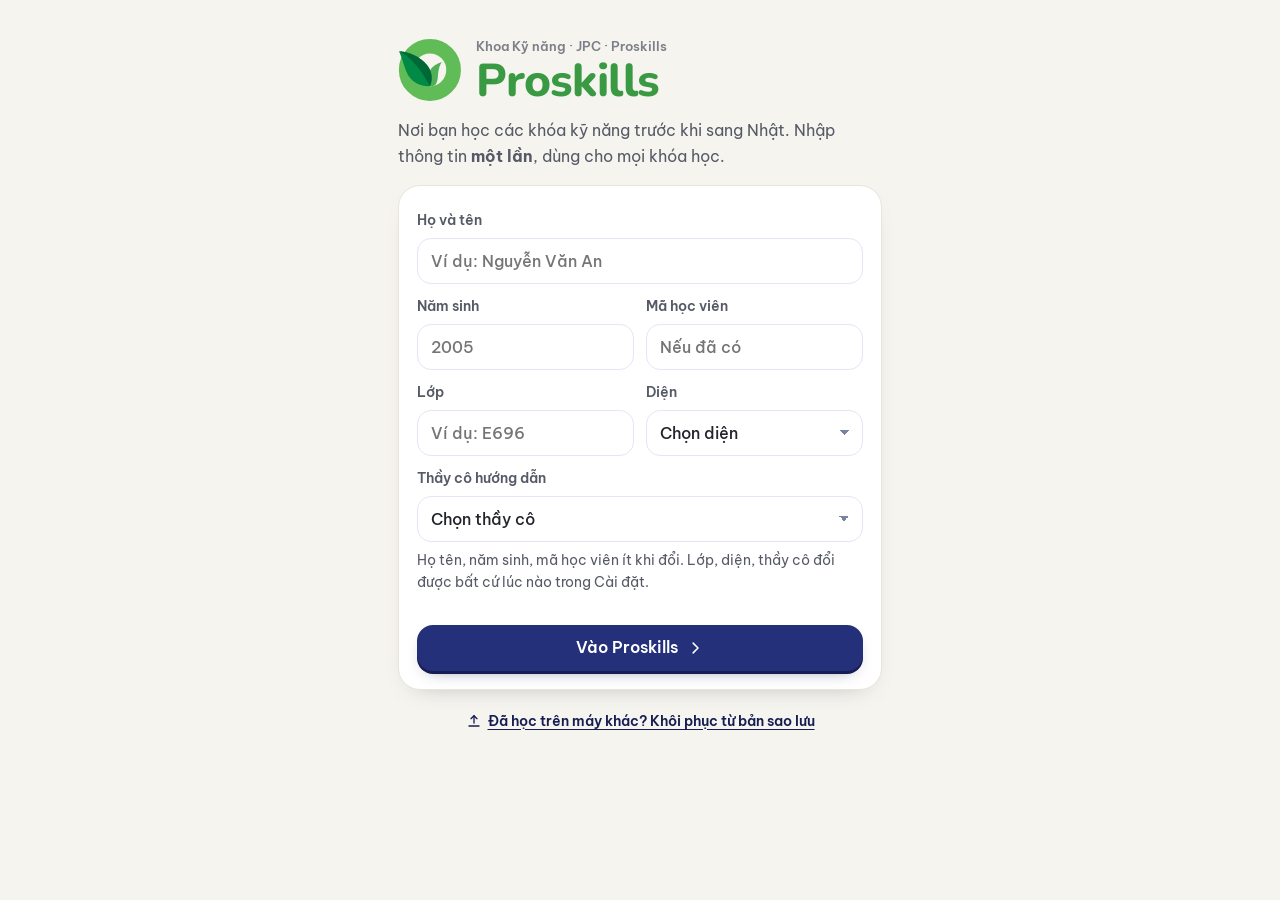
==== commit ca1593b6: "PS1.3.70" ====
--- a/cd01/index.html
+++ b/cd01/index.html
@@ -17,17 +17,19 @@
 <link rel="preconnect" href="https://fonts.gstatic.com" crossorigin>
 <link rel="stylesheet" href="https://fonts.googleapis.com/css2?family=Be+Vietnam+Pro:wght@400;500;600;700;800&family=Noto+Sans+JP:wght@500;700&display=swap">
 <!-- Thứ tự cố định: lõi chung trước, module sau -->
-<link rel="stylesheet" href="../core/core.css?v=PS1.3.57">
-<link rel="stylesheet" href="cd01.css?v=CD01.1.8">
+<link rel="stylesheet" href="../core/core.css?v=PS1.3.70">
+<link rel="stylesheet" href="cd01.css?v=CD01.1.9">
 </head>
 <body>
 <main id="app" aria-live="polite"></main>
-<script src="../config.js?v=PS1.3.57"></script>
-<script src="../core/core.js?v=PS1.3.57"></script>
-<script src="../core/pwa.js?v=PS1.3.57"></script>
+<script src="../config.js?v=PS1.3.70"></script>
+<script src="../core/core.js?v=PS1.3.70"></script>
+<script src="../core/pwa.js?v=PS1.3.70"></script>
+<script src="../core/shin.js?v=PS1.3.70"></script>
+<script src="../hub/avatar.js?v=PS1.3.70"></script>
 <!-- Module CD01: art.js (hình) → content.js (chữ) → engine.js (bộ máy) -->
-<script src="art.js?v=CD01.1.8"></script>
-<script src="content.js?v=CD01.1.8"></script>
-<script src="engine.js?v=CD01.1.8"></script>
+<script src="art.js?v=CD01.1.9"></script>
+<script src="content.js?v=CD01.1.9"></script>
+<script src="engine.js?v=CD01.1.9"></script>
 </body>
 </html>
--- a/core/core.css
+++ b/core/core.css
@@ -103,6 +103,8 @@
 .ps-rt{margin:14px 0 0;padding:14px;border-radius:20px;border:1px solid #CFE0F7;background:linear-gradient(180deg,#F3F8FF,#E9F1FD);color:#18203F;font-family:var(--f,"Be Vietnam Pro",system-ui,sans-serif)}
 .ps-rt__hd{display:grid;grid-template-columns:40px 1fr;gap:10px;align-items:center;margin-bottom:10px}
 .ps-rt__shin{width:40px;height:40px;border-radius:12px;background:#2265C5;display:block}
+.ps-rt__shin--g{width:50px;height:52px;margin:-8px -6px -4px -5px;border-radius:0;background:radial-gradient(circle at 50% 62%,#DCE8FF 0 52%,transparent 53%)} /* PS1.3.70: Shin của học viên (core/shin.js), cùng kiểu trang chủ */
+.ps-rt__shin--g svg{display:block;width:100%;height:100%}
 .ps-rt__hd>div>b{display:block;font-size:15.5px;line-height:1.3}
 .ps-rt__hd>div>small{display:block;font-size:13px;line-height:1.45;color:#4A5275;margin-top:2px}
 .ps-rt__l{display:grid;gap:8px}
@@ -156,18 +158,45 @@
 /* Cài đặt · Học được khi không có internet */
 .ps-offbar{display:block;height:7px;border-radius:9px;background:#E8EBF2;overflow:hidden;margin:4px 0 10px}.ps-offbar i{display:block;height:100%;border-radius:9px;background:#2E9D5B;transition:width .4s}
 
-/* ---- PS1.3.55 · Thanh điều hướng chung trong khóa (ý 25): ‹ về một cấp | tên màn | Sổ tay ---- */
-.psnav{position:fixed;top:calc(10px + env(safe-area-inset-top,0px));left:0;right:0;z-index:30;pointer-events:none;transition:transform .3s cubic-bezier(.32,.72,0,1),opacity .3s}
-.psnav--hide{transform:translateY(-130%);opacity:0}
-.psnav__in{position:relative;box-sizing:border-box;max-width:560px;height:56px;margin:0 auto;padding:0 20px;display:flex;align-items:center;gap:8px}
-.psnav__in::before{content:"";position:absolute;inset:0 12px;border-radius:20px;background:rgba(255,255,255,.95);box-shadow:0 1px 0 rgba(20,24,60,.05),0 6px 18px -10px rgba(20,24,60,.35);-webkit-backdrop-filter:blur(8px);backdrop-filter:blur(8px)}
-.psnav__in>*{position:relative;pointer-events:auto}
-.psnav__bk{flex:none;display:inline-flex;align-items:center;gap:2px;max-width:55%;height:40px;padding:0 14px 0 8px;border:0;border-radius:999px;background:var(--c-t,#ECEEFA);color:var(--c-d,#151D52);font:700 14.5px/1 var(--f,"Be Vietnam Pro",system-ui,sans-serif);cursor:pointer;-webkit-tap-highlight-color:transparent;transition:transform .15s}
+/* ---- PS1.3.58 · Thanh đáy chung trong khóa (PA3): cùng khuôn thanh trang chủ; phía trên để trống ----
+   --psbb: khoảng chừa phía dưới cho nút dính đáy, thông báo (0 khi thanh ẩn) */
+html.ps-bb{--psbb:84px}
+html.ps-bb.ps-bbh,html.ps-bb.ps-kb{--psbb:0px}
+.psnav{position:fixed;left:0;right:0;bottom:calc(10px + env(safe-area-inset-bottom,0px));z-index:30;pointer-events:none;transition:transform .3s cubic-bezier(.32,.72,0,1),opacity .3s}
+.psnav--hide,html.ps-kb .psnav{transform:translateY(calc(100% + 30px));opacity:0}
+.psnav__in{position:relative;box-sizing:border-box;width:calc(100% - 28px);max-width:420px;height:66px;margin:0 auto;display:flex;align-items:center;justify-content:space-around;border-radius:26px;pointer-events:auto;
+  background:rgba(255,255,255,.93);-webkit-backdrop-filter:blur(16px) saturate(1.4);backdrop-filter:blur(16px) saturate(1.4);box-shadow:0 12px 30px -14px rgba(30,30,50,.45),0 0 0 1px rgba(30,30,50,.05);font-family:var(--f,"Be Vietnam Pro",system-ui,sans-serif)}
+/* PS1.3.59: theo thanh Shin (routine/styles/habits.css): chữ cách icon 4px, ô chọn 56×32 tô xám, icon 24px nét 1.7 → 2.2 khi chọn; chữ 11px (Shin 12px, thầy muốn gọn hơn) */
+.psnav__b{flex:1 1 0;min-width:0;display:grid;justify-items:center;align-content:center;gap:4px;border:0;background:none;padding:0;color:#62666D;cursor:pointer;font-family:inherit;-webkit-tap-highlight-color:transparent}
+.psnav__b i{position:relative;isolation:isolate;width:56px;height:32px;border-radius:20px;display:grid;place-items:center;font-style:normal;transition:transform .15s}
+.psnav__b i::before{content:"";position:absolute;inset:0;border-radius:20px;background:#E3E5E9;z-index:-1;opacity:0;transform:scaleX(.72);transition:opacity .2s ease,transform .26s ease;pointer-events:none}
+.psnav__b.on i::before{opacity:1;transform:none}
+.psnav__b .ps-ic{display:block;stroke-width:1.7;transition:stroke-width .2s ease}
+.psnav__b.on .ps-ic{stroke-width:2.2}
+.psnav__b small{max-width:94%;font-size:11px;font-weight:600;line-height:14px;white-space:nowrap;overflow:hidden;text-overflow:ellipsis}
+.psnav__b.on{color:#353B45}
+.psnav__b:active i,.psnav__ic:active,.psnav__bk:active{transform:scale(.94)}
+.psnav__avw{position:relative;display:grid;place-items:center}
+/* PS1.3.59: viền ảnh đại diện xanh nhạt (trước: màu đậm của khóa) */
+.psnav__av{width:30px;height:30px;border-radius:50%;overflow:hidden;display:grid;place-items:center;box-shadow:0 0 0 2px #fff,0 0 0 3.5px #BFD2F0}
+.psnav__av svg,.psnav__av .ps-av{display:block;width:30px!important;height:30px!important;border-radius:50%}
+.psnav__av .ps-av{display:grid;place-items:center;font-weight:900}
+.psnav__dot{position:absolute;top:-3px;right:-4px;width:9px;height:9px;border-radius:50%;background:#E5484D;box-shadow:0 0 0 2px #fff}
+/* chế độ tập trung (trong hoạt động): ‹ nơi về | tiến độ | Sổ tay */
+.psnav--act .psnav__in{height:60px;border-radius:24px;justify-content:flex-start;gap:6px;padding:0 8px 0 10px}
+.psnav__bk{flex:none;display:inline-flex;align-items:center;gap:2px;max-width:46%;height:40px;padding:0 14px 0 8px;border:0;border-radius:999px;background:var(--c-t,#ECEEFA);color:var(--c-d,#151D52);font:700 14.5px/1 var(--f,"Be Vietnam Pro",system-ui,sans-serif);cursor:pointer;-webkit-tap-highlight-color:transparent;transition:transform .15s}
 .psnav__bk span{overflow:hidden;white-space:nowrap;text-overflow:ellipsis}
-.psnav__t{flex:1 1 auto;min-width:0;overflow:hidden;white-space:nowrap;text-overflow:ellipsis;font:700 15px/1.2 var(--f,"Be Vietnam Pro",system-ui,sans-serif);color:var(--ink,#18203F)}
-.psnav__x{flex:none;width:40px;height:40px;border:0;border-radius:12px;background:transparent;color:var(--c-d,#151D52);display:grid;place-items:center;cursor:pointer}
-.psnav__nb{flex:none;width:42px;height:40px;border:0;border-radius:12px;background:var(--c-t,#ECEEFA);color:var(--c-d,#151D52);display:grid;place-items:center;cursor:pointer;-webkit-tap-highlight-color:transparent;transition:transform .15s}
-.psnav__bk:active,.psnav__nb:active,.psnav__x:active{transform:scale(.94)}
-.psnav__dot{position:absolute;top:5px;right:6px;width:8px;height:8px;border-radius:50%;background:#E5484D;box-shadow:0 0 0 2px #fff}
-@media (min-width:900px){.psnav__in{max-width:620px}}
-@media (prefers-reduced-motion:reduce){.psnav{transition:none}}
+.psnav__pg{flex:1 1 auto;min-width:0;display:flex;align-items:center;justify-content:center;gap:5px}
+.psnav__pg em{flex:0 1 20px;min-width:8px;height:6px;border-radius:3px;background:rgba(20,24,60,.1)}
+.psnav__pg em.dn{background:var(--c-d,#151D52);opacity:.45}.psnav__pg em.cu{background:var(--c-d,#151D52)}
+.psnav__pg small{margin-left:4px;font-size:13px;font-weight:800;color:#555A66;white-space:nowrap;overflow:hidden;text-overflow:ellipsis}
+.psnav__ic{flex:none;width:44px;height:44px;border:0;border-radius:50%;background:transparent;color:var(--c-d,#151D52);display:grid;place-items:center;cursor:pointer;-webkit-tap-highlight-color:transparent;transition:transform .15s}
+.psnav__ic.on{background:var(--c-t,#ECEEFA)}
+/* chấm lưu bài nằm ở ảnh đại diện */
+html.ps-sv .psnav__nb::after,html.ps-sv-err .psnav__nb::after{display:none}
+html.ps-sv .psnav__avw::after,html.ps-sv-err .psnav__avw::after{content:"";position:absolute;right:-1px;bottom:-1px;width:5px;height:5px;border-radius:50%;background:#2E9D5B;box-shadow:0 0 0 1.5px #fff;pointer-events:none} /* PS1.3.59: nhỏ còn 1/2 (9 → 5px) */
+html.ps-sv-err .psnav__avw::after{background:#E5484D}
+/* thông báo, thẻ cập nhật nằm trên thanh */
+html.ps-bb .ps-toast{bottom:calc(var(--psbb,0px) + 18px + env(safe-area-inset-bottom,0px))}
+html.ps-bb .ps-update,html.ps-bb .ps-upd{bottom:calc(var(--psbb,0px) + 14px + env(safe-area-inset-bottom,0px))}
+@media (prefers-reduced-motion:reduce){.psnav,.psnav__b i,.psnav__b i::before,.psnav__b .ps-ic{transition:none}}
--- a/cd01/cd01.css
+++ b/cd01/cd01.css
@@ -25,7 +25,8 @@
   background-attachment:fixed;min-height:100vh;padding-bottom:env(safe-area-inset-bottom,0)}
 b,strong{font-weight:600}
 button{font-family:inherit}
-.wrap{max-width:560px;margin:0 auto;padding:calc(76px + env(safe-area-inset-top,0px)) 16px 40px}
+.wrap{max-width:560px;margin:0 auto;padding:calc(20px + env(safe-area-inset-top,0px)) 16px 40px}
+html.ps-bb .wrap{padding-bottom:calc(112px + env(safe-area-inset-bottom,0px))} /* PS1.3.58: chừa chỗ thanh đáy */
 .jp{font-family:var(--jp)}
 .nm{color:var(--c-d);font-weight:600}
 .hide{display:none!important}
@@ -44,7 +45,7 @@
 .tn-btn{width:40px;height:40px;border-radius:50%;border:0;background:transparent;color:var(--c-d);display:grid;place-items:center;cursor:pointer}
 .tn-btn.on{background:var(--c-t)}
 .tn-btn:active{transform:scale(.94)}
-.demo-strip{position:fixed;left:0;right:0;bottom:0;z-index:31;background:#18203F;color:#fff;font-size:13px;display:flex;justify-content:center;gap:12px;align-items:center;padding:8px 12px calc(8px + env(safe-area-inset-bottom,0px))}
+.demo-strip{position:fixed;left:0;right:0;top:0;z-index:31;background:#18203F;color:#fff;font-size:13px;display:flex;justify-content:center;gap:12px;align-items:center;padding:calc(8px + env(safe-area-inset-top,0px)) 12px 8px}
 .demo-strip button{border:0;background:var(--go);color:#3B2A00;border-radius:12px;padding:6px 10px;font-weight:600;font-size:13px;cursor:pointer}
 
 /* ---------- nút ---------- */
@@ -405,7 +406,7 @@
 .twinsum b{display:inline-block;font-size:12px;border-radius:7px;padding:0 7px;margin-right:6px}
 .twinsum .tg{background:var(--ok-t);color:var(--ok)}
 .twinsum .tx{background:#FFF1E3;color:#A55A0A}
-.wrap--demo{padding-bottom:90px}
+.wrap.wrap--demo{padding-top:calc(60px + env(safe-area-inset-top,0px))}
 
 /* ---------- CD01.0.2: Ga 2–3 ---------- */
 .grp{margin:12px 0 6px;font-size:12.5px;font-weight:700;color:var(--c-d);letter-spacing:.02em}
@@ -1114,6 +1115,7 @@
 .tourbox__b{display:flex;justify-content:space-between;align-items:center;margin-top:8px;color:var(--muted);font-size:13px}
 .tourbox__b span:last-child{display:flex;gap:12px;align-items:center}
 .tourbox--tap{border:2px solid var(--go)}
+html.ps-bb .tourbox{bottom:calc(var(--psbb,0px) + 14px + env(safe-area-inset-bottom,0px))} /* PS1.3.58: nằm trên thanh đáy */
 .nb-again{display:flex;flex-wrap:wrap;gap:4px 18px;margin:10px 0 0}
 @media print{.tourbox{display:none!important}}
 
